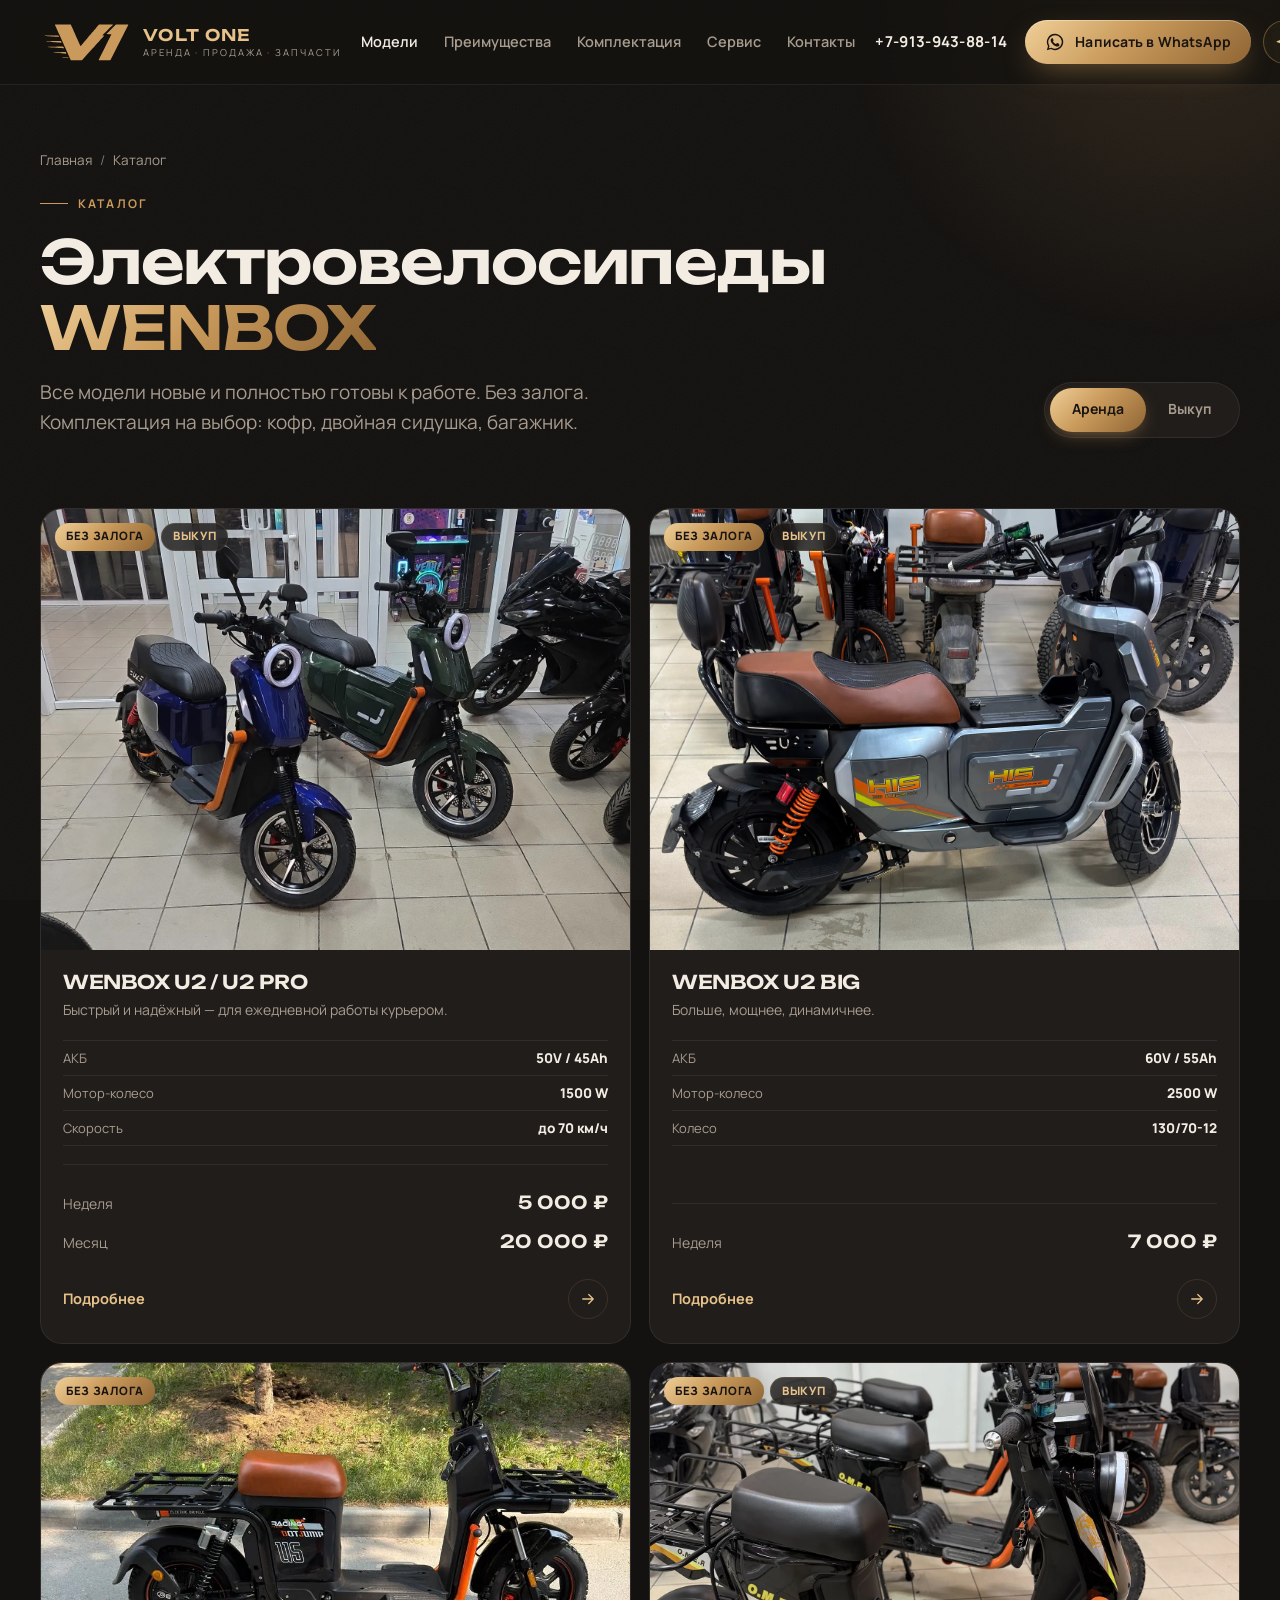
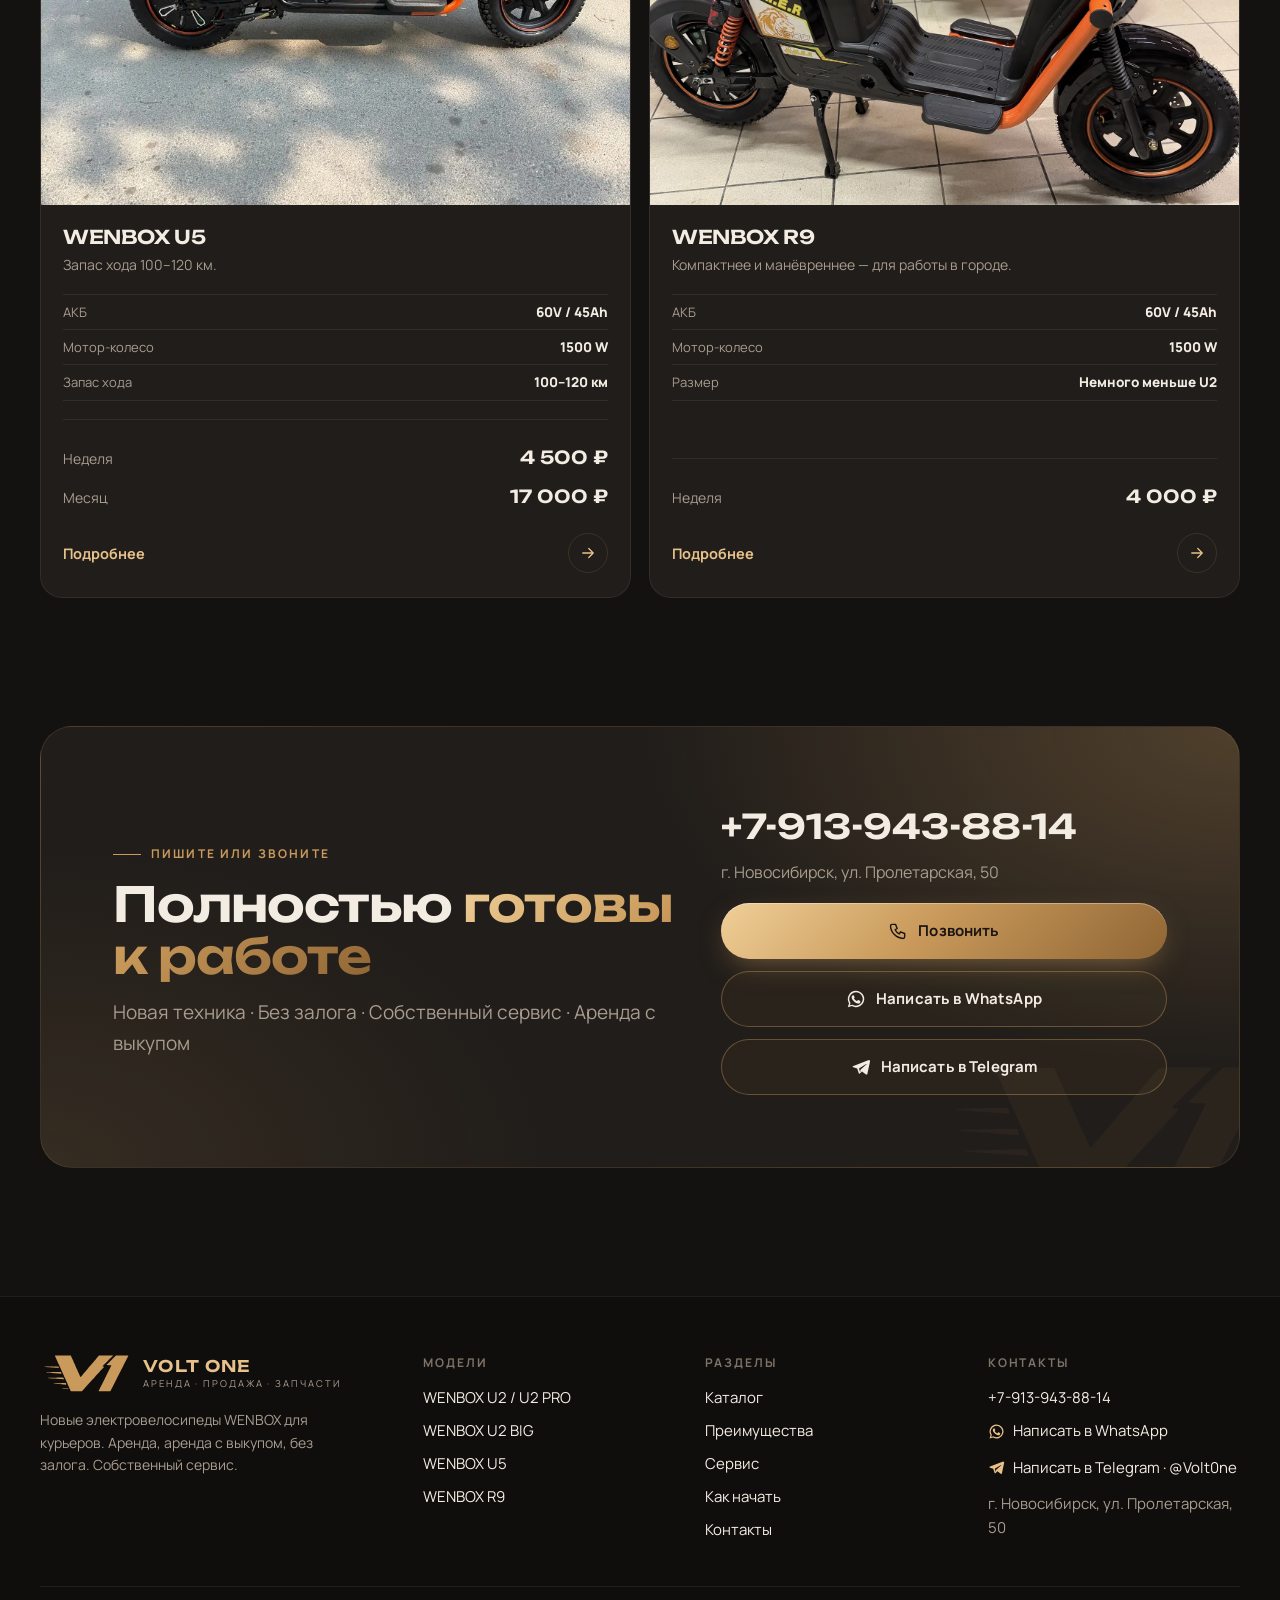
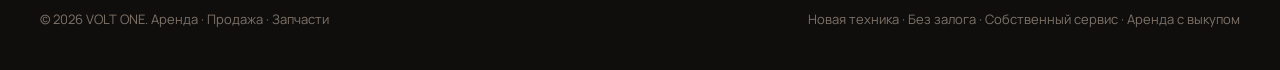
==== catalog/index.html @ 71eea9d6 "U2 / U2 PRO real photos (4)" ====
<!doctype html><html lang="ru"><head><meta charset="utf-8">
<meta name="viewport" content="width=device-width,initial-scale=1,viewport-fit=cover">
<title>Каталог электровелосипедов WENBOX — VOLT ONE</title><meta name="description" content="Модели WENBOX U2 / U2 PRO, U2 BIG, U5, R9: характеристики, цены аренды и аренды с выкупом. Без залога. Новосибирск.">
<meta name="theme-color" content="#141210"><link rel="canonical" href="https://alexautoperfomance-ctrl.github.io/volt-one-site/catalog/">
<meta property="og:type" content="website"><meta property="og:locale" content="ru_RU"><meta property="og:site_name" content="VOLT ONE">
<meta property="og:title" content="Каталог электровелосипедов WENBOX — VOLT ONE"><meta property="og:description" content="Модели WENBOX U2 / U2 PRO, U2 BIG, U5, R9: характеристики, цены аренды и аренды с выкупом. Без залога. Новосибирск.">
<meta property="og:url" content="https://alexautoperfomance-ctrl.github.io/volt-one-site/catalog/"><meta property="og:image" content="https://alexautoperfomance-ctrl.github.io/volt-one-site/img/og.jpg">
<meta name="twitter:card" content="summary_large_image">
<link rel="icon" href="../img/brand/favicon.svg" type="image/svg+xml"><link rel="icon" href="../img/brand/favicon-32.png" sizes="32x32">
<link rel="apple-touch-icon" href="../img/brand/apple-touch-icon.png">
<link rel="preconnect" href="https://fonts.googleapis.com"><link rel="preconnect" href="https://fonts.gstatic.com" crossorigin>
<link href="https://fonts.googleapis.com/css2?family=Manrope:wght@400;500;600;700;800&family=Unbounded:wght@400;500;600;700&display=swap&subset=cyrillic" rel="stylesheet">
<link rel="stylesheet" href="../assets/style.css?v=8">
<script type="application/ld+json">{"@context": "https://schema.org", "@type": "LocalBusiness", "name": "VOLT ONE", "description": "Аренда, аренда с выкупом и продажа электровелосипедов для курьеров", "telephone": "+79139438814", "address": {"@type": "PostalAddress", "streetAddress": "ул. Пролетарская, 50", "addressLocality": "Новосибирск", "addressCountry": "RU"}, "geo": {"@type": "GeoCoordinates", "latitude": 55.0248099, "longitude": 82.9562136}}</script>
</head><body><div class="noise"></div><header class="header solid"><div class="container header-in">
<a class="logo" href="../" aria-label="VOLT ONE — на главную"><img src="../img/brand/mark.svg" alt="VOLT ONE" width="78" height="34"><span class="logo-txt"><b>VOLT ONE</b><small>Аренда · Продажа · Запчасти</small></span></a>
<nav class="nav"><a href="../catalog/" class=active>Модели</a><a href="../#adv">Преимущества</a><a href="../#kit">Комплектация</a><a href="../#service">Сервис</a><a href="../#contacts">Контакты</a></nav>
<div class="header-cta"><a class="header-phone" href="tel:+79139438814">+7-913-943-88-14</a><a class="btn btn-gold btn-sm" href="https://wa.me/79139438814" target="_blank" rel="noopener"><svg viewBox="0 0 24 24" fill="currentColor" aria-hidden="true"><path d="M12 2.2A9.8 9.8 0 0 0 3.6 17l-1.4 4.8 5-1.3A9.8 9.8 0 1 0 12 2.2zm0 17.9a8.1 8.1 0 0 1-4.1-1.1l-.3-.2-3 .8.8-2.9-.2-.3A8.1 8.1 0 1 1 12 20.1zm4.5-6.1c-.2-.1-1.5-.7-1.7-.8-.2-.1-.4-.1-.6.1l-.8 1c-.1.2-.3.2-.5.1a6.6 6.6 0 0 1-3.3-2.9c-.2-.4.2-.4.7-1.3.1-.2 0-.3 0-.4l-.8-1.8c-.2-.5-.4-.4-.6-.4h-.5a1 1 0 0 0-.7.3 3 3 0 0 0-.9 2.2c0 1.3.9 2.5 1.1 2.7.1.2 1.8 2.8 4.4 3.9 1.6.7 2.3.8 3.1.6.5-.1 1.5-.6 1.7-1.2.2-.6.2-1.1.2-1.2-.1-.1-.3-.2-.5-.3z"/></svg>Написать в WhatsApp</a><a class="icon-btn" href="https://t.me/Volt0ne" target="_blank" rel="noopener" aria-label="Написать в Telegram" title="Telegram @Volt0ne"><svg viewBox="0 0 24 24" fill="currentColor" aria-hidden="true"><path d="M21.4 3.6 2.9 10.7c-1.3.5-1.2 1.2-.2 1.5l4.7 1.5 1.8 5.6c.2.6.4.8.8.8s.6-.2.9-.5l2.3-2.2 4.8 3.5c.9.5 1.5.2 1.7-.8l3.1-14.7c.3-1.3-.5-1.9-1.4-1.3zM9.6 13.9l8.6-5.4c.4-.3.8-.1.5.2l-7.4 6.7-.3 3.1-1.4-4.6z"/></svg></a></div>
<button class="burger" aria-label="Меню" aria-expanded="false"><span></span></button></div></header>
<div class="mobile-menu"><a class="mm-link" href="../catalog/">Модели<svg class="" viewBox="0 0 24 24" fill="none" stroke="currentColor" stroke-width="1.7" stroke-linecap="round" stroke-linejoin="round" aria-hidden="true"><path d="M5 12h14M13 6l6 6-6 6"/></svg></a><a class="mm-link" href="../#adv">Преимущества<svg class="" viewBox="0 0 24 24" fill="none" stroke="currentColor" stroke-width="1.7" stroke-linecap="round" stroke-linejoin="round" aria-hidden="true"><path d="M5 12h14M13 6l6 6-6 6"/></svg></a><a class="mm-link" href="../#kit">Комплектация<svg class="" viewBox="0 0 24 24" fill="none" stroke="currentColor" stroke-width="1.7" stroke-linecap="round" stroke-linejoin="round" aria-hidden="true"><path d="M5 12h14M13 6l6 6-6 6"/></svg></a><a class="mm-link" href="../#service">Сервис<svg class="" viewBox="0 0 24 24" fill="none" stroke="currentColor" stroke-width="1.7" stroke-linecap="round" stroke-linejoin="round" aria-hidden="true"><path d="M5 12h14M13 6l6 6-6 6"/></svg></a><a class="mm-link" href="../#contacts">Контакты<svg class="" viewBox="0 0 24 24" fill="none" stroke="currentColor" stroke-width="1.7" stroke-linecap="round" stroke-linejoin="round" aria-hidden="true"><path d="M5 12h14M13 6l6 6-6 6"/></svg></a><div class="mm-contacts"><a class="btn btn-gold btn-block" href="tel:+79139438814"><svg class="" viewBox="0 0 24 24" fill="none" stroke="currentColor" stroke-width="1.7" stroke-linecap="round" stroke-linejoin="round" aria-hidden="true"><path d="M5 4h4l2 5-2.5 1.5a11 11 0 0 0 5 5L15 13l5 2v4a2 2 0 0 1-2 2A16 16 0 0 1 3 6a2 2 0 0 1 2-2"/></svg>+7-913-943-88-14</a><a class="btn btn-ghost btn-block" href="https://wa.me/79139438814" target="_blank" rel="noopener"><svg viewBox="0 0 24 24" fill="currentColor" aria-hidden="true"><path d="M12 2.2A9.8 9.8 0 0 0 3.6 17l-1.4 4.8 5-1.3A9.8 9.8 0 1 0 12 2.2zm0 17.9a8.1 8.1 0 0 1-4.1-1.1l-.3-.2-3 .8.8-2.9-.2-.3A8.1 8.1 0 1 1 12 20.1zm4.5-6.1c-.2-.1-1.5-.7-1.7-.8-.2-.1-.4-.1-.6.1l-.8 1c-.1.2-.3.2-.5.1a6.6 6.6 0 0 1-3.3-2.9c-.2-.4.2-.4.7-1.3.1-.2 0-.3 0-.4l-.8-1.8c-.2-.5-.4-.4-.6-.4h-.5a1 1 0 0 0-.7.3 3 3 0 0 0-.9 2.2c0 1.3.9 2.5 1.1 2.7.1.2 1.8 2.8 4.4 3.9 1.6.7 2.3.8 3.1.6.5-.1 1.5-.6 1.7-1.2.2-.6.2-1.1.2-1.2-.1-.1-.3-.2-.5-.3z"/></svg>Написать в WhatsApp</a><a class="btn btn-ghost btn-block" href="https://t.me/Volt0ne" target="_blank" rel="noopener"><svg viewBox="0 0 24 24" fill="currentColor" aria-hidden="true"><path d="M21.4 3.6 2.9 10.7c-1.3.5-1.2 1.2-.2 1.5l4.7 1.5 1.8 5.6c.2.6.4.8.8.8s.6-.2.9-.5l2.3-2.2 4.8 3.5c.9.5 1.5.2 1.7-.8l3.1-14.7c.3-1.3-.5-1.9-1.4-1.3zM9.6 13.9l8.6-5.4c.4-.3.8-.1.5.2l-7.4 6.7-.3 3.1-1.4-4.6z"/></svg>Написать в Telegram</a><p class="addr">г. Новосибирск, ул. Пролетарская, 50</p></div></div><main><section class="phero"><div class="container"><div class="crumbs"><a href="../">Главная</a><i>/</i><span>Каталог</span></div>
<div class="section-head row" style="margin-bottom:0"><div style="display:flex;flex-direction:column;gap:16px"><span class="eyebrow">Каталог</span><h1 style="font-size:clamp(32px,6vw,60px)">Электровелосипеды <span class="gold">WENBOX</span></h1><p class="lead">Все модели новые и полностью готовы к работе. Без залога. Комплектация на выбор: кофр, двойная сидушка, багажник.</p></div><div class="seg" role="tablist" data-target="#models-grid"><span class="pill"></span><button class="on" data-mode="rent" role="tab">Аренда</button><button data-mode="buy" role="tab">Выкуп</button></div></div></div></section>
<section class="section" style="padding-top:30px"><div class="container"><div class="models mode-rent" id="models-grid"><article class="mcard rv d0"><div class="mcard-media"><div class="mcard-badges"><span class="badge solid">Без залога</span><span class="badge">Выкуп</span></div><picture><source srcset="../img/models/u2/u2-1.webp" type="image/webp"><img src="../img/models/u2/u2-1.jpg" alt="WENBOX U2 / U2 PRO — фото" loading="lazy" decoding="async"></picture></div>
<div class="mcard-body"><h3>WENBOX U2 / U2 PRO</h3><p class="sub">Быстрый и надёжный — для ежедневной работы курьером.</p><div class="specs-mini"><div><b>50V / 45Ah</b><span>АКБ</span></div><div><b>1500 W</b><span>Мотор-колесо</span></div><div><b>до 70 км/ч</b><span>Скорость</span></div></div>
<div class="price-box"><div class="p-rent"><div class="price-row"><span>Неделя</span><b>5 000 ₽</b></div><div class="price-row"><span>Месяц</span><b>20 000 ₽</b></div></div><div class="p-buy"><div class="price-row"><span>16 недель</span><b>8 000 ₽<small>/нед</small></b></div><div class="price-row"><span>40 недель</span><b>6 500 ₽<small>/нед</small></b></div></div></div>
<a class="more stretched" href="../catalog/u2/">Подробнее<i><svg class="" viewBox="0 0 24 24" fill="none" stroke="currentColor" stroke-width="1.7" stroke-linecap="round" stroke-linejoin="round" aria-hidden="true"><path d="M5 12h14M13 6l6 6-6 6"/></svg></i></a></div></article><article class="mcard rv d1"><div class="mcard-media"><div class="mcard-badges"><span class="badge solid">Без залога</span><span class="badge">Выкуп</span></div><picture><source srcset="../img/models/u2-big/u2big-1.webp" type="image/webp"><img src="../img/models/u2-big/u2big-1.jpg" alt="WENBOX U2 BIG — фото" loading="lazy" decoding="async"></picture></div>
<div class="mcard-body"><h3>WENBOX U2 BIG</h3><p class="sub">Больше, мощнее, динамичнее.</p><div class="specs-mini"><div><b>60V / 55Ah</b><span>АКБ</span></div><div><b>2500 W</b><span>Мотор-колесо</span></div><div><b>130/70-12</b><span>Колесо</span></div></div>
<div class="price-box"><div class="p-rent"><div class="price-row"><span>Неделя</span><b>7 000 ₽</b></div></div><div class="p-buy"><div class="price-row"><span>16 недель</span><b>9 000 ₽<small>/нед</small></b></div></div></div>
<a class="more stretched" href="../catalog/u2-big/">Подробнее<i><svg class="" viewBox="0 0 24 24" fill="none" stroke="currentColor" stroke-width="1.7" stroke-linecap="round" stroke-linejoin="round" aria-hidden="true"><path d="M5 12h14M13 6l6 6-6 6"/></svg></i></a></div></article><article class="mcard rv d2"><div class="mcard-media"><div class="mcard-badges"><span class="badge solid">Без залога</span></div><picture><source srcset="../img/models/u5/u5-1.webp" type="image/webp"><img src="../img/models/u5/u5-1.jpg" alt="WENBOX U5 — фото" loading="lazy" decoding="async"></picture></div>
<div class="mcard-body"><h3>WENBOX U5</h3><p class="sub">Запас хода 100–120 км.</p><div class="specs-mini"><div><b>60V / 45Ah</b><span>АКБ</span></div><div><b>1500 W</b><span>Мотор-колесо</span></div><div><b>100–120 км</b><span>Запас хода</span></div></div>
<div class="price-box"><div class="p-rent"><div class="price-row"><span>Неделя</span><b>4 500 ₽</b></div><div class="price-row"><span>Месяц</span><b>17 000 ₽</b></div></div><div class="p-buy"><p class="price-none">Для этой модели — обычная аренда. Про выкуп уточняйте по телефону.</p></div></div>
<a class="more stretched" href="../catalog/u5/">Подробнее<i><svg class="" viewBox="0 0 24 24" fill="none" stroke="currentColor" stroke-width="1.7" stroke-linecap="round" stroke-linejoin="round" aria-hidden="true"><path d="M5 12h14M13 6l6 6-6 6"/></svg></i></a></div></article><article class="mcard rv d3"><div class="mcard-media"><div class="mcard-badges"><span class="badge solid">Без залога</span><span class="badge">Выкуп</span></div><picture><source srcset="../img/models/r9/r9-1.webp" type="image/webp"><img src="../img/models/r9/r9-1.jpg" alt="WENBOX R9 — фото" loading="lazy" decoding="async"></picture></div>
<div class="mcard-body"><h3>WENBOX R9</h3><p class="sub">Компактнее и манёвреннее — для работы в городе.</p><div class="specs-mini"><div><b>60V / 45Ah</b><span>АКБ</span></div><div><b>1500 W</b><span>Мотор-колесо</span></div><div><b>Немного меньше U2</b><span>Размер</span></div></div>
<div class="price-box"><div class="p-rent"><div class="price-row"><span>Неделя</span><b>4 000 ₽</b></div></div><div class="p-buy"><div class="price-row"><span>16 недель</span><b>6 500 ₽<small>/нед</small></b></div><div class="price-row"><span>40 недель</span><b>5 000 ₽<small>/нед</small></b></div></div></div>
<a class="more stretched" href="../catalog/r9/">Подробнее<i><svg class="" viewBox="0 0 24 24" fill="none" stroke="currentColor" stroke-width="1.7" stroke-linecap="round" stroke-linejoin="round" aria-hidden="true"><path d="M5 12h14M13 6l6 6-6 6"/></svg></i></a></div></article></div></div></section>
<section class="section" style="padding-top:0"><div class="container"><div class="cta rv"><img class="cta-mark" src="../img/brand/mark.svg" alt=""><div class="cta-grid">
<div><span class="eyebrow">Пишите или звоните</span><h2 style="margin-top:14px">Полностью <span class="gold">готовы к работе</span></h2><p class="lead">Новая техника · Без залога · Собственный сервис · Аренда с выкупом</p></div>
<div><a class="phone-big" href="tel:+79139438814">+7-913-943-88-14</a><p style="color:var(--muted);margin-bottom:18px">г. Новосибирск, ул. Пролетарская, 50</p><div class="btns"><a class="btn btn-gold" href="tel:+79139438814"><svg class="" viewBox="0 0 24 24" fill="none" stroke="currentColor" stroke-width="1.7" stroke-linecap="round" stroke-linejoin="round" aria-hidden="true"><path d="M5 4h4l2 5-2.5 1.5a11 11 0 0 0 5 5L15 13l5 2v4a2 2 0 0 1-2 2A16 16 0 0 1 3 6a2 2 0 0 1 2-2"/></svg>Позвонить</a><a class="btn btn-ghost" href="https://wa.me/79139438814" target="_blank" rel="noopener"><svg viewBox="0 0 24 24" fill="currentColor" aria-hidden="true"><path d="M12 2.2A9.8 9.8 0 0 0 3.6 17l-1.4 4.8 5-1.3A9.8 9.8 0 1 0 12 2.2zm0 17.9a8.1 8.1 0 0 1-4.1-1.1l-.3-.2-3 .8.8-2.9-.2-.3A8.1 8.1 0 1 1 12 20.1zm4.5-6.1c-.2-.1-1.5-.7-1.7-.8-.2-.1-.4-.1-.6.1l-.8 1c-.1.2-.3.2-.5.1a6.6 6.6 0 0 1-3.3-2.9c-.2-.4.2-.4.7-1.3.1-.2 0-.3 0-.4l-.8-1.8c-.2-.5-.4-.4-.6-.4h-.5a1 1 0 0 0-.7.3 3 3 0 0 0-.9 2.2c0 1.3.9 2.5 1.1 2.7.1.2 1.8 2.8 4.4 3.9 1.6.7 2.3.8 3.1.6.5-.1 1.5-.6 1.7-1.2.2-.6.2-1.1.2-1.2-.1-.1-.3-.2-.5-.3z"/></svg>Написать в WhatsApp</a><a class="btn btn-ghost" href="https://t.me/Volt0ne" target="_blank" rel="noopener"><svg viewBox="0 0 24 24" fill="currentColor" aria-hidden="true"><path d="M21.4 3.6 2.9 10.7c-1.3.5-1.2 1.2-.2 1.5l4.7 1.5 1.8 5.6c.2.6.4.8.8.8s.6-.2.9-.5l2.3-2.2 4.8 3.5c.9.5 1.5.2 1.7-.8l3.1-14.7c.3-1.3-.5-1.9-1.4-1.3zM9.6 13.9l8.6-5.4c.4-.3.8-.1.5.2l-7.4 6.7-.3 3.1-1.4-4.6z"/></svg>Написать в Telegram</a></div></div>
</div></div></div></section></main><footer class="footer"><div class="container"><div class="foot-grid">
<div class="foot-about"><a class="logo" href="../"><img src="../img/brand/mark.svg" alt="VOLT ONE" width="78" height="34"><span class="logo-txt"><b>VOLT ONE</b><small>Аренда · Продажа · Запчасти</small></span></a><p>Новые электровелосипеды WENBOX для курьеров. Аренда, аренда с выкупом, без залога. Собственный сервис.</p></div>
<div><h4>Модели</h4><ul><li><a href="../catalog/u2/">WENBOX U2 / U2 PRO</a></li><li><a href="../catalog/u2-big/">WENBOX U2 BIG</a></li><li><a href="../catalog/u5/">WENBOX U5</a></li><li><a href="../catalog/r9/">WENBOX R9</a></li></ul></div>
<div><h4>Разделы</h4><ul><li><a href="../catalog/">Каталог</a></li><li><a href="../#adv">Преимущества</a></li><li><a href="../#service">Сервис</a></li><li><a href="../#steps">Как начать</a></li><li><a href="../#contacts">Контакты</a></li></ul></div>
<div><h4>Контакты</h4><ul><li><a href="tel:+79139438814">+7-913-943-88-14</a></li><li><a class="foot-ic" href="https://wa.me/79139438814" target="_blank" rel="noopener"><svg viewBox="0 0 24 24" fill="currentColor" aria-hidden="true"><path d="M12 2.2A9.8 9.8 0 0 0 3.6 17l-1.4 4.8 5-1.3A9.8 9.8 0 1 0 12 2.2zm0 17.9a8.1 8.1 0 0 1-4.1-1.1l-.3-.2-3 .8.8-2.9-.2-.3A8.1 8.1 0 1 1 12 20.1zm4.5-6.1c-.2-.1-1.5-.7-1.7-.8-.2-.1-.4-.1-.6.1l-.8 1c-.1.2-.3.2-.5.1a6.6 6.6 0 0 1-3.3-2.9c-.2-.4.2-.4.7-1.3.1-.2 0-.3 0-.4l-.8-1.8c-.2-.5-.4-.4-.6-.4h-.5a1 1 0 0 0-.7.3 3 3 0 0 0-.9 2.2c0 1.3.9 2.5 1.1 2.7.1.2 1.8 2.8 4.4 3.9 1.6.7 2.3.8 3.1.6.5-.1 1.5-.6 1.7-1.2.2-.6.2-1.1.2-1.2-.1-.1-.3-.2-.5-.3z"/></svg>Написать в WhatsApp</a></li><li><a class="foot-ic" href="https://t.me/Volt0ne" target="_blank" rel="noopener"><svg viewBox="0 0 24 24" fill="currentColor" aria-hidden="true"><path d="M21.4 3.6 2.9 10.7c-1.3.5-1.2 1.2-.2 1.5l4.7 1.5 1.8 5.6c.2.6.4.8.8.8s.6-.2.9-.5l2.3-2.2 4.8 3.5c.9.5 1.5.2 1.7-.8l3.1-14.7c.3-1.3-.5-1.9-1.4-1.3zM9.6 13.9l8.6-5.4c.4-.3.8-.1.5.2l-7.4 6.7-.3 3.1-1.4-4.6z"/></svg>Написать в Telegram · @Volt0ne</a></li><li style="color:var(--muted)">г. Новосибирск, ул. Пролетарская, 50</li></ul></div>
</div><div class="foot-bottom"><span>© 2026 VOLT ONE. Аренда · Продажа · Запчасти</span><span>Новая техника · Без залога · Собственный сервис · Аренда с выкупом</span></div></div></footer>
<div class="mbar"><a class="btn btn-gold" href="tel:+79139438814"><svg class="" viewBox="0 0 24 24" fill="none" stroke="currentColor" stroke-width="1.7" stroke-linecap="round" stroke-linejoin="round" aria-hidden="true"><path d="M5 4h4l2 5-2.5 1.5a11 11 0 0 0 5 5L15 13l5 2v4a2 2 0 0 1-2 2A16 16 0 0 1 3 6a2 2 0 0 1 2-2"/></svg>Позвонить</a><a class="btn btn-ghost" href="https://wa.me/79139438814" target="_blank" rel="noopener"><svg viewBox="0 0 24 24" fill="currentColor" aria-hidden="true"><path d="M12 2.2A9.8 9.8 0 0 0 3.6 17l-1.4 4.8 5-1.3A9.8 9.8 0 1 0 12 2.2zm0 17.9a8.1 8.1 0 0 1-4.1-1.1l-.3-.2-3 .8.8-2.9-.2-.3A8.1 8.1 0 1 1 12 20.1zm4.5-6.1c-.2-.1-1.5-.7-1.7-.8-.2-.1-.4-.1-.6.1l-.8 1c-.1.2-.3.2-.5.1a6.6 6.6 0 0 1-3.3-2.9c-.2-.4.2-.4.7-1.3.1-.2 0-.3 0-.4l-.8-1.8c-.2-.5-.4-.4-.6-.4h-.5a1 1 0 0 0-.7.3 3 3 0 0 0-.9 2.2c0 1.3.9 2.5 1.1 2.7.1.2 1.8 2.8 4.4 3.9 1.6.7 2.3.8 3.1.6.5-.1 1.5-.6 1.7-1.2.2-.6.2-1.1.2-1.2-.1-.1-.3-.2-.5-.3z"/></svg>WhatsApp</a></div>
<script src="../assets/main.js?v=6" defer></script></body></html>
---- assets/style.css ----
:root{
  --bg:#141210;--bg2:#1b1816;--card:#211d1a;--card2:#2a2420;--line:rgba(201,154,91,.16);--line2:rgba(255,255,255,.07);
  --gold:#c99a5b;--gold2:#e7c18a;--gold3:#9c7240;--text:#f3ece3;--muted:#a89c8f;--muted2:#7d7268;
  --r:22px;--r2:14px;--max:1240px;
  --grad:linear-gradient(135deg,#f0cf98 0%,#c99a5b 45%,#8f6534 100%);
  --ff-h:'Unbounded',system-ui,sans-serif;--ff:'Manrope',system-ui,-apple-system,Segoe UI,Roboto,sans-serif;
}
*{box-sizing:border-box;margin:0;padding:0}
html{scroll-behavior:smooth;-webkit-text-size-adjust:100%}
body{background:var(--bg);color:var(--text);font-family:var(--ff);font-size:16px;line-height:1.6;overflow-x:hidden;-webkit-font-smoothing:antialiased}
img{max-width:100%;display:block}
a{color:inherit;text-decoration:none}
button{font:inherit;color:inherit;background:none;border:0;cursor:pointer}
svg{flex-shrink:0}
.container{width:100%;max-width:var(--max);margin:0 auto;padding:0 20px}
.noise{position:fixed;inset:0;pointer-events:none;z-index:0;opacity:.035;background-image:url("data:image/svg+xml,%3Csvg xmlns='http://www.w3.org/2000/svg' width='160' height='160'%3E%3Cfilter id='n'%3E%3CfeTurbulence type='fractalNoise' baseFrequency='.9' numOctaves='3'/%3E%3C/filter%3E%3Crect width='100%25' height='100%25' filter='url(%23n)'/%3E%3C/svg%3E")}
main,header,footer{position:relative;z-index:1}

/* typography */
h1,h2,h3,.h{font-family:var(--ff-h);font-weight:600;letter-spacing:-.02em;line-height:1.1}
h1{font-size:clamp(34px,8.6vw,72px)}
h2{font-size:clamp(28px,5.6vw,48px)}
h3{font-size:clamp(18px,2.2vw,22px)}
.gold{background:var(--grad);-webkit-background-clip:text;background-clip:text;color:transparent}
.eyebrow{display:inline-flex;align-items:center;gap:10px;font-size:12px;font-weight:700;letter-spacing:.18em;text-transform:uppercase;color:var(--gold)}
.eyebrow:before{content:"";width:28px;height:1px;background:var(--gold)}
.lead{color:var(--muted);font-size:clamp(16px,1.6vw,19px);max-width:620px}
.section{padding:clamp(72px,10vw,130px) 0;position:relative}
.section-head{display:flex;flex-direction:column;gap:16px;margin-bottom:clamp(36px,5vw,60px)}
.section-head.row{flex-direction:column}
@media(min-width:900px){.section-head.row{flex-direction:row;align-items:flex-end;justify-content:space-between}}

/* buttons */
.btn{display:inline-flex;align-items:center;justify-content:center;gap:10px;height:56px;padding:0 28px;border-radius:100px;font-weight:700;font-size:15px;letter-spacing:.01em;transition:transform .25s,box-shadow .25s,background .25s,border-color .25s;white-space:nowrap}
.btn svg{width:20px;height:20px}
.btn-gold{background:var(--grad);color:#1a1512;box-shadow:0 10px 30px -10px rgba(201,154,91,.6),inset 0 1px 0 rgba(255,255,255,.35)}
.btn-gold:hover{transform:translateY(-2px);box-shadow:0 16px 40px -12px rgba(201,154,91,.75),inset 0 1px 0 rgba(255,255,255,.35)}
.btn-ghost{border:1px solid rgba(201,154,91,.4);color:var(--text);background:rgba(201,154,91,.05)}
.btn-ghost:hover{border-color:var(--gold);background:rgba(201,154,91,.12)}
.btn-sm{height:44px;padding:0 20px;font-size:14px}
.btn-block{width:100%}

/* header */
.header{position:fixed;top:0;left:0;right:0;z-index:50;transition:background .3s,border-color .3s,backdrop-filter .3s;border-bottom:1px solid transparent}
.header.scrolled,.header.solid{background:rgba(20,18,16,.78);backdrop-filter:blur(18px) saturate(1.4);-webkit-backdrop-filter:blur(18px) saturate(1.4);border-color:var(--line2)}
.header-in{display:flex;align-items:center;justify-content:space-between;height:72px;gap:20px}
.logo{display:flex;align-items:center;gap:12px}
.logo img{height:34px;width:auto}
.logo-txt{display:flex;flex-direction:column;line-height:1}
.logo-txt b{font-family:var(--ff-h);font-weight:600;font-size:16px;letter-spacing:.08em;color:var(--gold2)}
.logo-txt small{font-size:9.5px;letter-spacing:.2em;color:var(--muted);margin-top:5px;text-transform:uppercase}
.nav{display:none;gap:30px;font-size:14.5px;font-weight:600;color:var(--muted)}
.nav a{transition:color .2s;position:relative}
.nav a:hover,.nav a.active{color:var(--text)}
.header-cta{display:none;align-items:center;gap:18px}
.header-phone{font-weight:700;font-size:15px;letter-spacing:.02em}
.header-phone:hover{color:var(--gold2)}
.burger{width:46px;height:46px;border-radius:50%;border:1px solid var(--line);display:grid;place-items:center}
.burger span{display:block;width:18px;height:1.5px;background:var(--text);position:relative;transition:.3s}
.burger span:before,.burger span:after{content:"";position:absolute;left:0;width:18px;height:1.5px;background:var(--text);transition:.3s}
.burger span:before{top:-6px}.burger span:after{top:6px}
.menu-open .burger span{background:transparent}
.menu-open .burger span:before{top:0;transform:rotate(45deg)}
.menu-open .burger span:after{top:0;transform:rotate(-45deg)}
.mobile-menu{position:fixed;inset:72px 0 0 0;z-index:49;background:rgba(20,18,16,.97);backdrop-filter:blur(20px);-webkit-backdrop-filter:blur(20px);padding:28px 20px 120px;display:flex;flex-direction:column;gap:6px;opacity:0;visibility:hidden;transform:translateY(-10px);transition:.3s;overflow:auto}
.menu-open .mobile-menu{opacity:1;visibility:visible;transform:none}
.mobile-menu a.mm-link{font-family:var(--ff-h);font-size:24px;font-weight:500;padding:14px 0;border-bottom:1px solid var(--line2);display:flex;justify-content:space-between;align-items:center}
.mobile-menu a.mm-link svg{width:20px;height:20px;color:var(--gold)}
.mm-contacts{margin-top:28px;display:grid;gap:12px}
.mm-contacts .addr{color:var(--muted);font-size:14px;margin-top:8px}
@media(min-width:1040px){.nav{display:flex}.header-cta{display:flex}.burger{display:none}.mobile-menu{display:none}.header-in{height:84px}.logo img{height:40px}}

/* hero */
.hero{padding:112px 0 40px;position:relative;overflow:hidden}
.hero:before{content:"";position:absolute;width:900px;height:900px;right:-300px;top:-300px;background:radial-gradient(circle,rgba(201,154,91,.18),transparent 60%);pointer-events:none}
.hero:after{content:"";position:absolute;width:700px;height:700px;left:-350px;bottom:-300px;background:radial-gradient(circle,rgba(201,154,91,.08),transparent 60%);pointer-events:none}
.hero-grid{display:grid;gap:36px;position:relative;z-index:1}
.hero-tags{display:flex;flex-wrap:wrap;gap:8px;margin-bottom:22px}
.tag{display:inline-flex;align-items:center;gap:8px;height:34px;padding:0 14px;border-radius:100px;border:1px solid var(--line);background:rgba(201,154,91,.06);font-size:12.5px;font-weight:700;letter-spacing:.06em;text-transform:uppercase;color:var(--gold2)}
.tag i{width:6px;height:6px;border-radius:50%;background:var(--gold);box-shadow:0 0 10px var(--gold)}
.hero h1{margin-bottom:22px}
.hero h1 .line2{display:block}
.hero .lead{margin-bottom:30px}
.hero-btns{display:flex;flex-wrap:wrap;gap:12px}
.hero-btns .btn{flex:1 1 200px}
.hero-stats{display:grid;grid-template-columns:repeat(3,1fr);gap:1px;background:var(--line2);border:1px solid var(--line2);border-radius:var(--r2);overflow:hidden;margin-top:34px}
.hero-stats div{background:var(--bg);padding:16px 12px}
.hero-stats b{display:block;font-family:var(--ff-h);font-weight:600;font-size:clamp(17px,2.4vw,24px);color:var(--gold2);line-height:1.15}
.hero-stats span{font-size:12.5px;color:var(--muted);line-height:1.35;display:block;margin-top:6px}
.hero-media{position:relative}
.hero-photo{position:relative;border-radius:28px;overflow:hidden;aspect-ratio:10/7;border:1px solid var(--line);box-shadow:0 40px 80px -30px rgba(0,0,0,.8)}
.hero-photo img{width:100%;height:100%;object-fit:cover;object-position:50% 60%;transform:scale(1.04);transition:transform 1.4s cubic-bezier(.2,.7,.2,1)}
.loaded .hero-photo img{transform:scale(1)}
.hero-photo:after{content:"";position:absolute;inset:0;background:linear-gradient(180deg,rgba(20,18,16,0) 45%,rgba(20,18,16,.75) 100%)}
.hero-photo .cap{position:absolute;left:18px;bottom:16px;right:18px;z-index:2;display:flex;justify-content:space-between;align-items:flex-end;gap:10px;font-size:13px;color:var(--muted)}
.hero-photo .cap b{display:block;color:var(--text);font-family:var(--ff-h);font-weight:500;font-size:15px}
.float-chip{position:absolute;z-index:3;display:flex;align-items:center;gap:10px;padding:12px 16px;border-radius:16px;background:rgba(27,24,22,.82);backdrop-filter:blur(14px);-webkit-backdrop-filter:blur(14px);border:1px solid var(--line);box-shadow:0 20px 40px -20px rgba(0,0,0,.8);font-size:13px;line-height:1.25;animation:floaty 6s ease-in-out infinite}
.float-chip svg{width:34px;height:34px;padding:8px;border-radius:10px;background:rgba(201,154,91,.14);color:var(--gold2)}
.float-chip b{display:block;font-size:14px}
.float-chip span{color:var(--muted)}
.chip-1{top:18px;left:-8px}
.chip-2{bottom:74px;right:-8px;animation-delay:-3s}
@keyframes floaty{50%{transform:translateY(-8px)}}
@media(max-width:520px){.chip-1{left:10px;top:12px}.chip-2{right:10px;bottom:70px}.float-chip{padding:9px 12px;font-size:12px}.float-chip svg{width:30px;height:30px;padding:7px}}
@media(min-width:1040px){
  .hero{padding:150px 0 70px;min-height:100vh;display:flex;align-items:center}
  .hero-grid{grid-template-columns:1.05fr 1fr;gap:64px;align-items:center}
  .hero-photo{aspect-ratio:4/4.3}
  .hero-btns .btn{flex:0 0 auto}
  .chip-1{left:-34px;top:40px}.chip-2{right:-26px;bottom:110px}
}

/* marquee */
.marquee{border-top:1px solid var(--line2);border-bottom:1px solid var(--line2);background:var(--bg2);overflow:hidden;padding:20px 0;position:relative;z-index:1}
.marquee-track{display:flex;gap:44px;width:max-content;animation:mq 34s linear infinite}
.marquee-track span{display:flex;align-items:center;gap:44px;font-family:var(--ff-h);font-weight:500;font-size:clamp(16px,2vw,22px);white-space:nowrap;color:var(--text)}
.marquee-track span:after{content:"";width:10px;height:10px;transform:rotate(45deg);background:var(--grad)}
@keyframes mq{to{transform:translateX(-50%)}}

/* advantages */
.adv-grid{display:grid;gap:14px;grid-template-columns:1fr}
@media(min-width:640px){.adv-grid{grid-template-columns:1fr 1fr}}
@media(min-width:1040px){.adv-grid{grid-template-columns:repeat(4,1fr)}}
.adv{position:relative;padding:26px 24px;border-radius:var(--r);background:linear-gradient(180deg,var(--card),rgba(33,29,26,.6));border:1px solid var(--line2);overflow:hidden;transition:border-color .3s,transform .3s}
.adv:hover{border-color:var(--line);transform:translateY(-3px)}
.adv .ic{width:52px;height:52px;border-radius:15px;display:grid;place-items:center;background:rgba(201,154,91,.1);border:1px solid var(--line);color:var(--gold2);margin-bottom:22px}
.adv .ic svg{width:24px;height:24px}
.adv h3{font-size:17px;margin-bottom:8px;font-weight:500;line-height:1.3}
.adv p{color:var(--muted);font-size:14.5px;line-height:1.55}
.adv.big{background:radial-gradient(120% 120% at 100% 0%,rgba(201,154,91,.22),transparent 55%),var(--card)}
@media(min-width:1040px){.adv.wide{grid-column:span 2}}
.adv .num{position:absolute;right:20px;top:18px;font-family:var(--ff-h);font-size:13px;color:var(--muted2)}

/* tabs */
.seg{display:inline-flex;padding:5px;border-radius:100px;background:var(--card);border:1px solid var(--line2);position:relative}
.seg button{position:relative;z-index:1;height:44px;padding:0 22px;border-radius:100px;font-weight:700;font-size:14px;color:var(--muted);transition:color .3s}
.seg button.on{color:#1a1512}
.seg .pill{position:absolute;top:5px;bottom:5px;left:5px;border-radius:100px;background:var(--grad);transition:transform .4s cubic-bezier(.3,.8,.3,1),width .4s;box-shadow:0 6px 18px -6px rgba(201,154,91,.6)}

/* model cards */
.models{display:grid;gap:18px;grid-template-columns:1fr}
@media(min-width:720px){.models{grid-template-columns:1fr 1fr}}
@media(min-width:1180px){.models.four{grid-template-columns:repeat(4,1fr)}}
.mcard{display:flex;flex-direction:column;border-radius:var(--r);background:var(--card);border:1px solid var(--line2);overflow:hidden;transition:transform .35s,border-color .35s,box-shadow .35s;position:relative}
.mcard:hover{transform:translateY(-5px);border-color:var(--line);box-shadow:0 30px 60px -30px rgba(0,0,0,.9)}
.mcard-media{position:relative;aspect-ratio:4/3;overflow:hidden;background:#191614}
.mcard-media img{width:100%;height:100%;object-fit:cover;transition:transform .8s cubic-bezier(.2,.7,.2,1)}
.mcard:hover .mcard-media img{transform:scale(1.05)}
.mcard-badges{position:absolute;top:14px;left:14px;display:flex;gap:6px;flex-wrap:wrap;z-index:2}
.badge{height:28px;padding:0 11px;border-radius:100px;font-size:11.5px;font-weight:800;letter-spacing:.06em;text-transform:uppercase;display:inline-flex;align-items:center;background:rgba(20,18,16,.75);backdrop-filter:blur(8px);-webkit-backdrop-filter:blur(8px);border:1px solid var(--line);color:var(--gold2)}
.badge.solid{background:var(--grad);color:#1a1512;border:0}
.mcard-body{padding:22px 22px 24px;display:flex;flex-direction:column;flex:1}
.mcard-body h3{font-size:19px;margin-bottom:6px}
.mcard-body .sub{color:var(--muted);font-size:14px;margin-bottom:18px;min-height:0}
.specs-mini{display:grid;grid-template-columns:1fr 1fr 1fr;gap:8px;margin-bottom:20px}
.specs-mini div{padding:10px 10px;border-radius:12px;background:rgba(255,255,255,.03);border:1px solid var(--line2)}
.specs-mini b{display:block;font-size:13.5px;font-weight:800;line-height:1.2}
.specs-mini span{display:block;font-size:11px;color:var(--muted);margin-top:3px;line-height:1.25}
.price-box{margin-top:auto;padding-top:18px;border-top:1px solid var(--line2)}
.price-row{display:flex;align-items:baseline;justify-content:space-between;gap:10px;padding:5px 0}
.price-row span{color:var(--muted);font-size:14px}
.price-row b{font-family:var(--ff-h);font-weight:600;font-size:18px;white-space:nowrap}
.price-row b small{font-family:var(--ff);font-size:13px;color:var(--muted);font-weight:600}
.price-none{color:var(--muted);font-size:14px;padding:6px 0;line-height:1.45}
.mcard .more{margin-top:18px;display:flex;align-items:center;justify-content:space-between;font-weight:700;font-size:14.5px;color:var(--gold2)}
.mcard .more i{width:40px;height:40px;border-radius:50%;display:grid;place-items:center;border:1px solid var(--line);transition:.3s}
.mcard .more svg{width:18px;height:18px}
.mcard:hover .more i{background:var(--grad);color:#1a1512;border-color:transparent}
.mode-buy .p-rent,.mode-rent .p-buy{display:none}
.stretched:after{content:"";position:absolute;inset:0;z-index:1}

/* placeholder */
.ph{width:100%;height:100%;display:flex;flex-direction:column;align-items:center;justify-content:center;gap:8px;background:radial-gradient(70% 70% at 50% 40%,rgba(201,154,91,.14),transparent 70%),repeating-linear-gradient(135deg,rgba(255,255,255,.015) 0 12px,transparent 12px 24px),#1a1715;color:var(--gold)}
.ph svg{width:62%;max-width:300px;height:auto;opacity:.9}
.ph small{font-size:11px;letter-spacing:.16em;text-transform:uppercase;color:var(--muted2)}

/* kit */
.kit-grid{display:grid;gap:18px}
@media(min-width:960px){.kit-grid{grid-template-columns:1.1fr 1fr}}
.panel{border-radius:var(--r);border:1px solid var(--line2);background:var(--card);padding:clamp(24px,3.4vw,40px);position:relative;overflow:hidden}
.panel h3{margin-bottom:8px}
.panel>p{color:var(--muted);margin-bottom:26px}
.opt-list{display:grid;gap:12px;grid-template-columns:1fr}
@media(min-width:560px){.opt-list.three{grid-template-columns:repeat(3,1fr)}}
.opt{padding:22px 18px;border-radius:18px;border:1px solid var(--line);background:linear-gradient(180deg,rgba(201,154,91,.08),rgba(201,154,91,.02));display:flex;flex-direction:column;gap:14px}
.opt svg{width:36px;height:36px;color:var(--gold2)}
.opt b{font-size:16px}
.inc-list{display:grid;gap:10px}
.inc{display:flex;align-items:center;gap:14px;padding:14px 16px;border-radius:14px;background:rgba(255,255,255,.025);border:1px solid var(--line2);font-weight:600}
.inc svg{width:22px;height:22px;color:var(--gold2)}
.inc .ok{margin-left:auto;font-size:12px;font-weight:800;letter-spacing:.06em;text-transform:uppercase;color:var(--gold);white-space:nowrap}

/* service */
.service{background:var(--bg2);border-top:1px solid var(--line2);border-bottom:1px solid var(--line2);overflow:hidden}
.service-grid{display:grid;gap:36px}
@media(min-width:1040px){.service-grid{grid-template-columns:1fr 1.1fr;gap:70px;align-items:center}}
.srv-list{display:grid;gap:14px}
.srv{display:flex;gap:18px;padding:22px;border-radius:var(--r);border:1px solid var(--line2);background:var(--card)}
.srv .ic{width:50px;height:50px;border-radius:14px;display:grid;place-items:center;background:var(--grad);color:#1a1512;flex-shrink:0}
.srv .ic svg{width:24px;height:24px}
.srv h3{font-size:17px;font-weight:500;margin-bottom:6px;line-height:1.3}
.srv p{color:var(--muted);font-size:14.5px}
.couriers{margin-top:30px}
.couriers p{color:var(--muted);font-size:14px;margin-bottom:12px}
.chips{display:flex;flex-wrap:wrap;gap:8px}
.chips span{height:40px;display:inline-flex;align-items:center;padding:0 16px;border-radius:100px;border:1px solid var(--line);font-weight:700;font-size:14px}

/* steps */
.steps{display:grid;gap:14px;counter-reset:s}
@media(min-width:720px){.steps{grid-template-columns:1fr 1fr}}
@media(min-width:1040px){.steps{grid-template-columns:repeat(4,1fr)}}
.step{padding:28px 24px;border-radius:var(--r);border:1px solid var(--line2);background:var(--card);position:relative;overflow:hidden}
.step .n{font-family:var(--ff-h);font-size:56px;font-weight:600;line-height:1;background:var(--grad);-webkit-background-clip:text;background-clip:text;color:transparent;opacity:.9;margin-bottom:22px;display:block}
.step h3{font-size:17px;font-weight:500;margin-bottom:8px}
.step p{color:var(--muted);font-size:14.5px}

/* CTA */
.cta{position:relative;border-radius:32px;overflow:hidden;padding:clamp(34px,6vw,72px);border:1px solid var(--line);background:radial-gradient(90% 140% at 100% 0%,rgba(201,154,91,.28),transparent 55%),radial-gradient(70% 120% at 0% 100%,rgba(201,154,91,.12),transparent 60%),var(--card)}
.cta-grid{display:grid;gap:28px;position:relative;z-index:1}
@media(min-width:960px){.cta-grid{grid-template-columns:1.3fr 1fr;align-items:center}}
.cta h2{margin-bottom:14px}
.cta .btns{display:grid;gap:12px}
.cta-mark{position:absolute;right:-40px;bottom:-40px;width:340px;opacity:.06;pointer-events:none}
.cta .phone-big{font-family:var(--ff-h);font-size:clamp(24px,3.4vw,34px);font-weight:600;display:block;margin-bottom:6px}

/* location */
.loc-grid{display:grid;gap:18px}
@media(min-width:960px){.loc-grid{grid-template-columns:380px 1fr}}
.loc-tabs{display:flex;gap:8px;flex-wrap:wrap;margin-bottom:16px}
.loc-tabs button{height:40px;padding:0 16px;border-radius:100px;border:1px solid var(--line);font-weight:700;font-size:14px;color:var(--muted)}
.loc-tabs button.on{background:var(--grad);color:#1a1512;border-color:transparent}
.loc-card{display:flex;flex-direction:column;gap:18px}
.loc-item{display:flex;gap:14px;align-items:flex-start}
.loc-item svg{width:22px;height:22px;color:var(--gold2);margin-top:2px}
.loc-item span{display:block;font-size:12.5px;color:var(--muted);text-transform:uppercase;letter-spacing:.1em;font-weight:700}
.loc-item b{display:block;font-size:17px;font-weight:700;line-height:1.35}
.loc-btns{display:grid;gap:10px;margin-top:6px}
.map-wrap{border-radius:var(--r);overflow:hidden;border:1px solid var(--line);min-height:380px;height:100%;position:relative;background:#1a1715}
#map{position:absolute;inset:0}
.map-wrap .map-ph{position:absolute;inset:0;display:grid;place-items:center;color:var(--muted);font-size:14px}
@media(min-width:960px){.map-wrap{min-height:480px}}

/* footer */
.footer{border-top:1px solid var(--line2);padding:56px 0 110px;background:#100e0d}
@media(min-width:1040px){.footer{padding-bottom:40px}}
.foot-grid{display:grid;gap:30px}
@media(min-width:860px){.foot-grid{grid-template-columns:1.4fr 1fr 1fr 1fr}}
.foot-grid h4{font-size:12px;letter-spacing:.16em;text-transform:uppercase;color:var(--muted2);margin-bottom:14px}
.foot-grid ul{list-style:none;display:grid;gap:9px;font-size:15px}
.foot-grid ul a:hover{color:var(--gold2)}
.foot-about p{color:var(--muted);font-size:14px;margin-top:16px;max-width:320px}
.foot-bottom{margin-top:44px;padding-top:22px;border-top:1px solid var(--line2);display:flex;flex-wrap:wrap;justify-content:space-between;gap:10px;color:var(--muted2);font-size:13px}

/* mobile bar */
.mbar{position:fixed;left:12px;right:12px;bottom:12px;z-index:60;display:grid;grid-template-columns:1fr 1fr;gap:8px;padding:8px;border-radius:100px;background:rgba(27,24,22,.86);backdrop-filter:blur(16px);-webkit-backdrop-filter:blur(16px);border:1px solid var(--line);box-shadow:0 20px 40px -10px rgba(0,0,0,.7);transform:translateY(130%);transition:transform .4s cubic-bezier(.3,.8,.3,1)}
.mbar.show{transform:none}
.mbar .btn{height:50px;padding:0 12px;font-size:14.5px}
@media(min-width:1040px){.mbar{display:none}}

/* reveal */
.rv{opacity:0;transform:translateY(28px);transition:opacity .9s cubic-bezier(.2,.7,.2,1),transform .9s cubic-bezier(.2,.7,.2,1)}
.rv.in{opacity:1;transform:none}
.rv.d1{transition-delay:.08s}.rv.d2{transition-delay:.16s}.rv.d3{transition-delay:.24s}
@media(prefers-reduced-motion:reduce){.rv{opacity:1;transform:none;transition:none}.marquee-track,.float-chip{animation:none}}

/* page hero (inner) */
.phero{padding:116px 0 30px;position:relative;overflow:hidden}
.phero:before{content:"";position:absolute;width:800px;height:800px;right:-300px;top:-400px;background:radial-gradient(circle,rgba(201,154,91,.16),transparent 60%);pointer-events:none}
@media(min-width:1040px){.phero{padding:150px 0 40px}}
.crumbs{display:flex;flex-wrap:wrap;gap:8px;font-size:13.5px;color:var(--muted);margin-bottom:22px}
.crumbs a:hover{color:var(--gold2)}
.crumbs i{color:var(--muted2);font-style:normal}

/* product */
.prod{display:grid;gap:30px}
@media(min-width:1040px){.prod{grid-template-columns:1.15fr 1fr;gap:56px;align-items:start}}
.gallery-main{position:relative;border-radius:var(--r);overflow:hidden;border:1px solid var(--line);aspect-ratio:4/3;background:#191614;cursor:zoom-in}
.gallery-main img{width:100%;height:100%;object-fit:cover}
.gallery-main.noimg{cursor:default}
.gal-nav{position:absolute;top:50%;transform:translateY(-50%);width:44px;height:44px;border-radius:50%;background:rgba(20,18,16,.7);backdrop-filter:blur(8px);border:1px solid var(--line);display:grid;place-items:center;z-index:2}
.gal-nav svg{width:20px;height:20px}
.gal-prev{left:12px}.gal-next{right:12px}
.gal-count{position:absolute;right:14px;bottom:14px;z-index:2;font-size:12.5px;font-weight:700;padding:5px 11px;border-radius:100px;background:rgba(20,18,16,.7)}
.thumbs{display:flex;gap:10px;margin-top:12px;overflow-x:auto;padding-bottom:4px;scrollbar-width:thin}
.thumbs button{flex:0 0 86px;height:66px;border-radius:12px;overflow:hidden;border:2px solid transparent;opacity:.55;transition:.25s}
.thumbs button.on{border-color:var(--gold);opacity:1}
.thumbs img{width:100%;height:100%;object-fit:cover}
.prod-info h1{font-size:clamp(30px,5vw,50px);margin:14px 0 14px}
.prod-info .lead{margin-bottom:24px}
.spec-table{border-radius:var(--r2);border:1px solid var(--line2);overflow:hidden;margin-bottom:24px}
.spec-table div{display:flex;justify-content:space-between;gap:16px;padding:14px 18px;font-size:15px}
.spec-table div:nth-child(odd){background:rgba(255,255,255,.025)}
.spec-table span{color:var(--muted)}
.spec-table b{text-align:right}
.tariffs{display:grid;gap:14px;margin-bottom:24px}
@media(min-width:560px){.tariffs{grid-template-columns:1fr 1fr}}
.tariff{padding:22px;border-radius:var(--r2);border:1px solid var(--line2);background:var(--card)}
.tariff.hl{border-color:var(--line);background:radial-gradient(100% 100% at 100% 0%,rgba(201,154,91,.16),transparent 60%),var(--card)}
.tariff h4{font-size:12.5px;letter-spacing:.14em;text-transform:uppercase;color:var(--gold);margin-bottom:12px;display:flex;align-items:center;gap:8px}
.tariff h4 svg{width:18px;height:18px}
.prod-btns{display:grid;gap:10px;grid-template-columns:1fr}
@media(min-width:560px){.prod-btns{grid-template-columns:1fr 1fr}}
.note{font-size:13.5px;color:var(--muted);margin-top:14px}

/* lightbox */
.lb{position:fixed;inset:0;z-index:100;background:rgba(10,9,8,.95);display:none;align-items:center;justify-content:center;padding:20px}
.lb.open{display:flex}
.lb img{max-width:100%;max-height:88vh;border-radius:12px;object-fit:contain}
.lb-close{position:absolute;top:16px;right:16px;width:48px;height:48px;border-radius:50%;border:1px solid var(--line);display:grid;place-items:center;background:rgba(27,24,22,.8)}
.lb-close svg{width:22px;height:22px}
.lb .gal-nav{position:fixed}

.hide-m{display:none}
@media(min-width:720px){.hide-m{display:initial}}
.center{text-align:center}
.mt-40{margin-top:40px}

/* map pin */
.vpin span{display:block;width:44px;height:44px;border-radius:50% 50% 50% 0;transform:rotate(-45deg);background:var(--grad);box-shadow:0 8px 20px rgba(0,0,0,.45);border:3px solid #1f1c1a;position:relative}
.vpin span:after{content:"";position:absolute;inset:11px;border-radius:50%;background:#1f1c1a}
.leaflet-container{font-family:var(--ff);background:#efe9dc}
.leaflet-popup-content-wrapper{border-radius:12px}
.leaflet-popup-content{margin:12px 16px;font-size:14px;color:#1a1512}
.map-wrap .leaflet-tile-pane{filter:sepia(.18) saturate(.9)}

/* refinements */
@media(min-width:1040px){.hero h1{font-size:clamp(44px,4.1vw,58px)}.hero-grid{grid-template-columns:1.12fr 1fr}}
.hero-stats b{white-space:nowrap}
@media(max-width:520px){.hero-stats b{font-size:15px}.hero-stats div{padding:14px 10px}.hero-stats span{font-size:11.5px}}
.logo-txt small{white-space:nowrap}
@media(max-width:400px){.logo-txt small{font-size:8px;letter-spacing:.12em}.logo img{height:30px}}
@media(max-width:639px){
  .adv{display:grid;grid-template-columns:48px 1fr;column-gap:16px;padding:18px}
  .adv .ic{width:48px;height:48px;margin:0;grid-row:span 2}
  .adv h3{margin:2px 0 4px;padding-right:26px}
  .adv .num{top:16px;right:16px}
  .opt-list.three{grid-template-columns:repeat(3,1fr);gap:8px}
  .opt{padding:16px 10px;align-items:center;text-align:center;gap:10px}
  .opt b{font-size:13.5px;line-height:1.25}
  .opt svg{width:30px;height:30px}
  .steps .step{padding:22px 20px}.step .n{font-size:40px;margin-bottom:14px}
}
.specs-mini{display:flex;flex-direction:column;gap:0;margin-bottom:18px;border-top:1px solid var(--line2)}
.specs-mini div{display:flex;justify-content:space-between;align-items:baseline;gap:10px;padding:9px 0;border:0;border-bottom:1px solid var(--line2);border-radius:0;background:none}
.specs-mini b{order:2;font-size:13.5px;text-align:right}
.specs-mini span{order:1;margin:0;font-size:13px}
#contacts{padding-top:clamp(40px,6vw,80px)}
.gallery-main img{object-fit:contain;background:#151210}
@media(min-width:1040px){.prod>.rv:first-child{position:sticky;top:110px}}
@media(max-width:520px){.spec-table div{flex-direction:column;gap:2px;padding:12px 16px}.spec-table span{font-size:13px}.spec-table b{text-align:left}}
.icon-btn{width:44px;height:44px;border-radius:50%;display:grid;place-items:center;border:1px solid rgba(201,154,91,.4);color:var(--gold2);background:rgba(201,154,91,.05);transition:.25s}
.icon-btn:hover{background:var(--grad);color:#1a1512;border-color:transparent}
.icon-btn svg{width:20px;height:20px}
.header-cta{gap:12px}.header-phone{margin-right:6px}
.foot-ic{display:inline-flex;align-items:center;gap:8px}.foot-ic svg{width:17px;height:17px;color:var(--gold2)}
@media(min-width:560px){.prod-btns .full{grid-column:1/-1}}
.header-phone{white-space:nowrap}
.logo,.header-cta{flex-shrink:0}
.nav{gap:26px;white-space:nowrap}
@media(max-width:1279px){.header-phone{display:none}}
@media(min-width:1040px) and (max-width:1199px){.nav{gap:18px;font-size:14px}.logo-txt small{display:none}}
/* hero art (no photo) */
.hero-art{background:radial-gradient(60% 55% at 50% 45%,rgba(201,154,91,.22),transparent 70%),radial-gradient(120% 90% at 100% 0%,rgba(201,154,91,.10),transparent 60%),linear-gradient(160deg,#221d19,#151210);display:flex;align-items:center;justify-content:center}
.hero-art:after{background:linear-gradient(180deg,transparent 60%,rgba(20,18,16,.7))}
.ha-rings{position:absolute;inset:0;display:grid;place-items:center}
.ha-rings i{position:absolute;border-radius:50%;border:1px solid rgba(201,154,91,.16)}
.ha-rings i:nth-child(1){width:46%;aspect-ratio:1}.ha-rings i:nth-child(2){width:72%;aspect-ratio:1;border-style:dashed;opacity:.7;animation:spin 60s linear infinite}.ha-rings i:nth-child(3){width:98%;aspect-ratio:1;opacity:.5}
@keyframes spin{to{transform:rotate(360deg)}}
.ha-mark{position:absolute;width:62%;opacity:.07;top:12%;left:50%;transform:translateX(-50%)}
.ha-bike{position:relative;z-index:1;width:78%;color:var(--gold);filter:drop-shadow(0 0 24px rgba(201,154,91,.35))}
.ha-bike svg{width:100%;height:auto}
.ha-bike svg circle,.ha-bike svg path,.ha-bike svg rect{stroke-width:2.4}
@media(max-width:1039px){.hero-art{aspect-ratio:1/1}.ha-bike{width:70%;margin-top:-14%}}
@media(min-width:640px) and (max-width:1039px){.hero-art{aspect-ratio:16/10}.ha-bike{width:50%;margin-top:-6%}}
.ha-mark{top:50%;transform:translate(-50%,-62%);width:70%;opacity:.05}
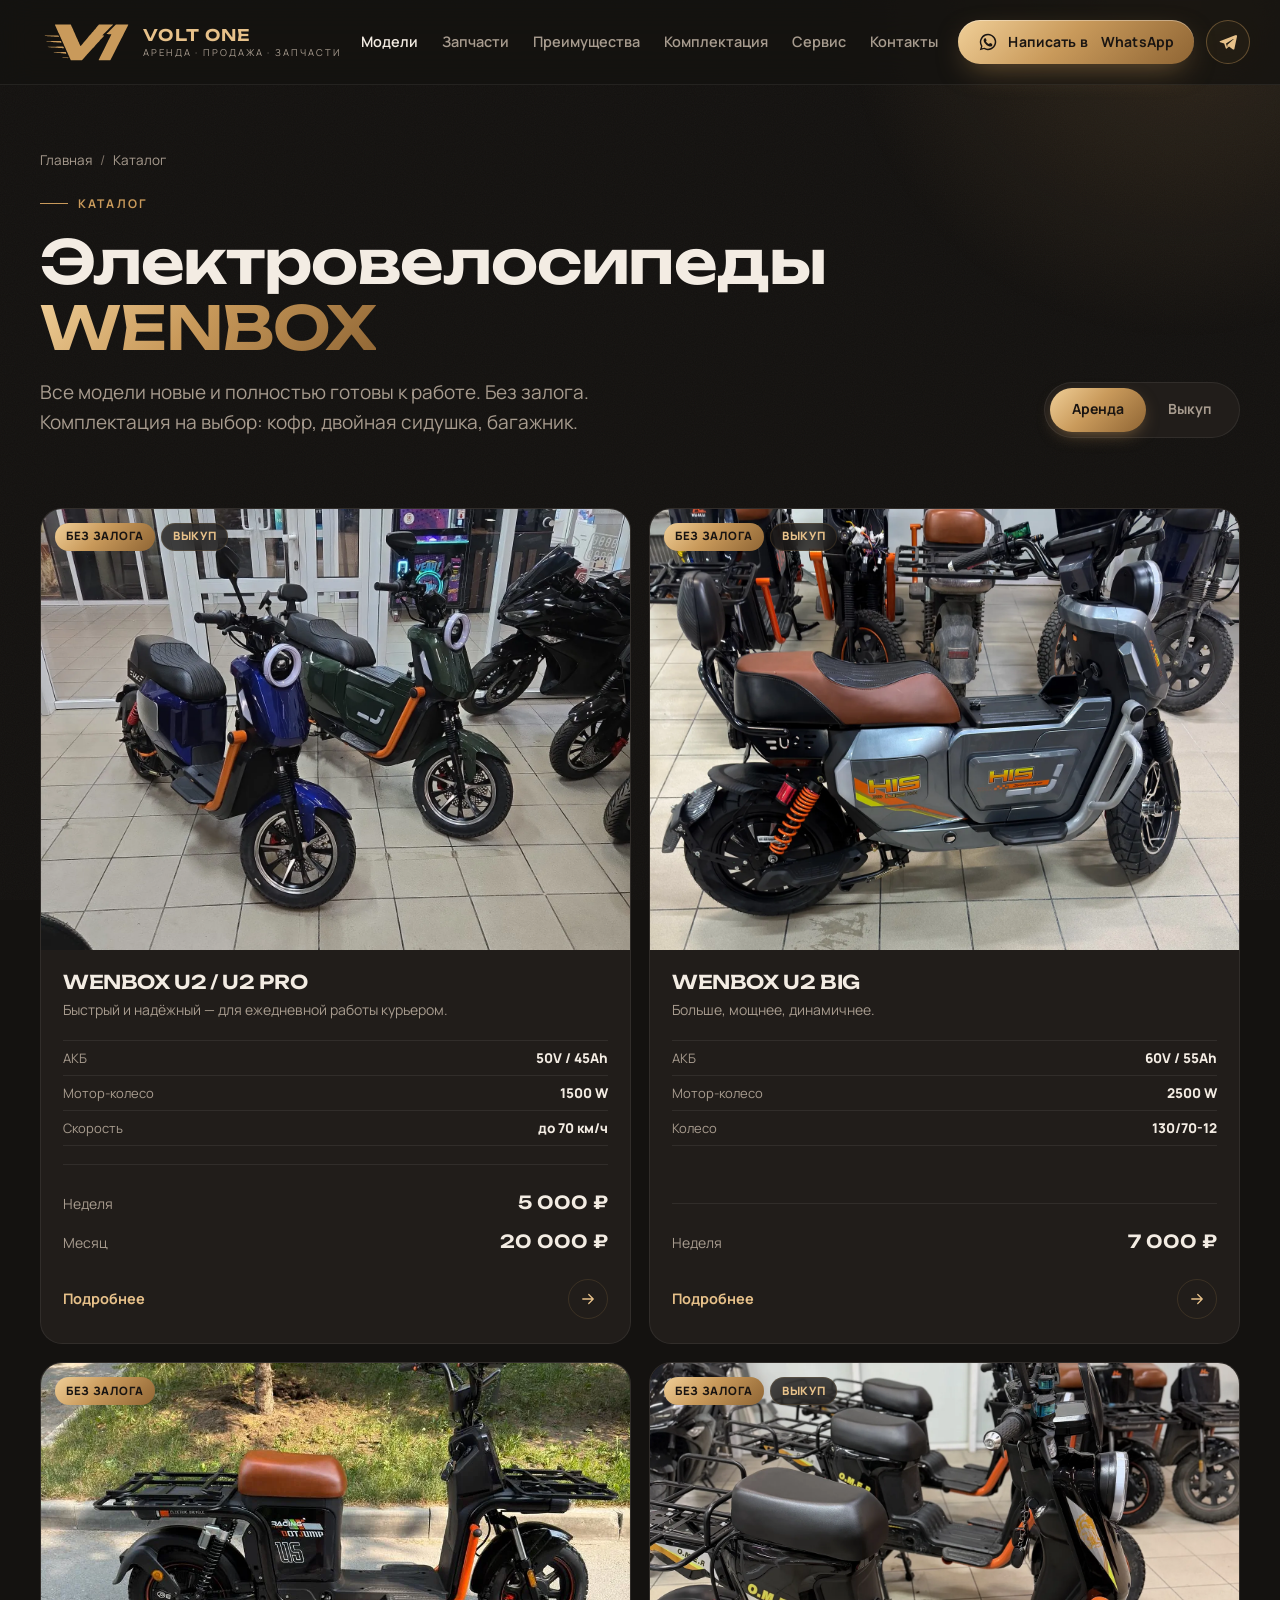
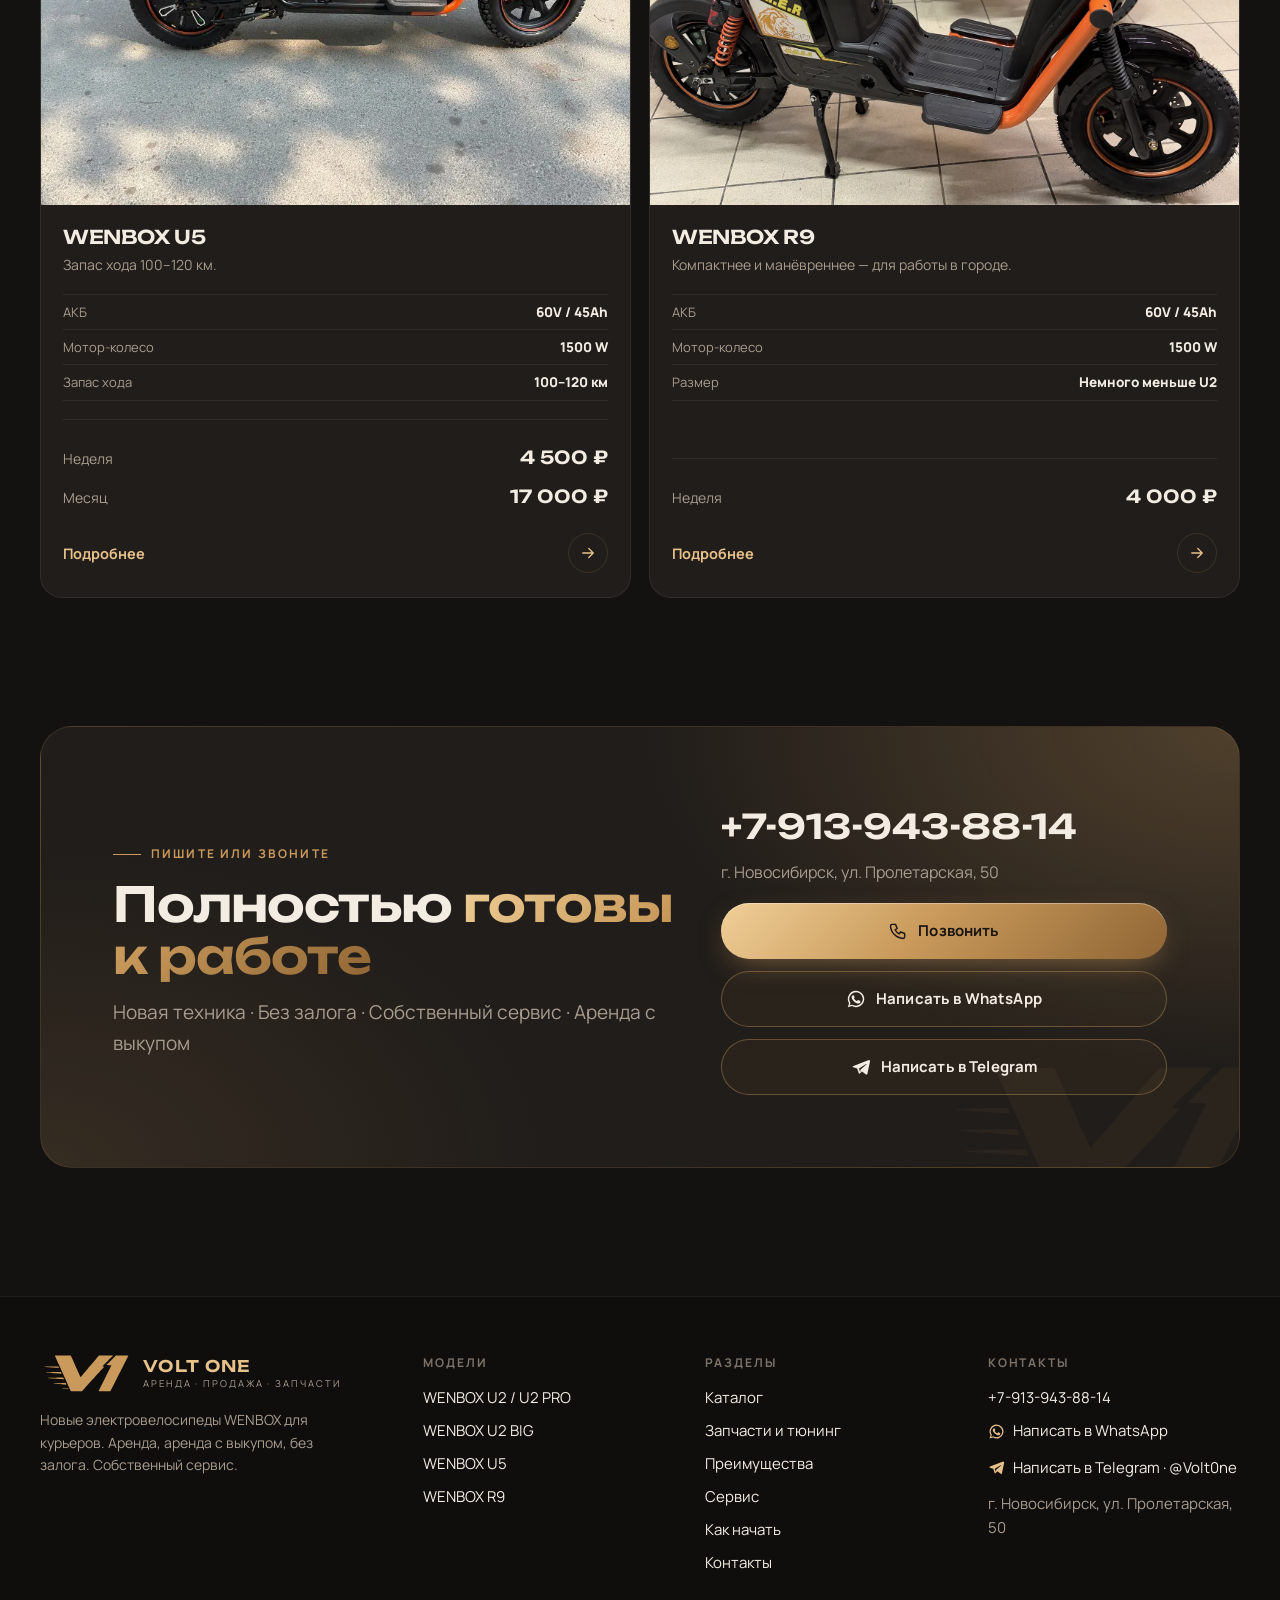
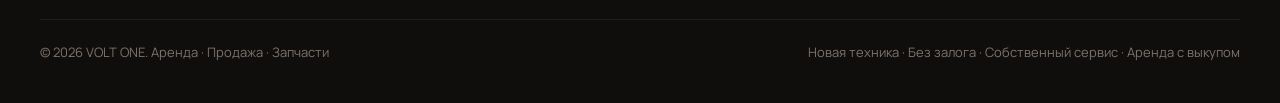
==== commit db9b03e6: "Add «Запчасти и тюнинг» page, nav/footer links, home teaser; header fit" ====
--- a/catalog/index.html
+++ b/catalog/index.html
@@ -10,14 +10,14 @@
 <link rel="apple-touch-icon" href="../img/brand/apple-touch-icon.png">
 <link rel="preconnect" href="https://fonts.googleapis.com"><link rel="preconnect" href="https://fonts.gstatic.com" crossorigin>
 <link href="https://fonts.googleapis.com/css2?family=Manrope:wght@400;500;600;700;800&family=Unbounded:wght@400;500;600;700&display=swap&subset=cyrillic" rel="stylesheet">
-<link rel="stylesheet" href="../assets/style.css?v=8">
+<link rel="stylesheet" href="../assets/style.css?v=10">
 <script type="application/ld+json">{"@context": "https://schema.org", "@type": "LocalBusiness", "name": "VOLT ONE", "description": "Аренда, аренда с выкупом и продажа электровелосипедов для курьеров", "telephone": "+79139438814", "address": {"@type": "PostalAddress", "streetAddress": "ул. Пролетарская, 50", "addressLocality": "Новосибирск", "addressCountry": "RU"}, "geo": {"@type": "GeoCoordinates", "latitude": 55.0248099, "longitude": 82.9562136}}</script>
 </head><body><div class="noise"></div><header class="header solid"><div class="container header-in">
 <a class="logo" href="../" aria-label="VOLT ONE — на главную"><img src="../img/brand/mark.svg" alt="VOLT ONE" width="78" height="34"><span class="logo-txt"><b>VOLT ONE</b><small>Аренда · Продажа · Запчасти</small></span></a>
-<nav class="nav"><a href="../catalog/" class=active>Модели</a><a href="../#adv">Преимущества</a><a href="../#kit">Комплектация</a><a href="../#service">Сервис</a><a href="../#contacts">Контакты</a></nav>
-<div class="header-cta"><a class="header-phone" href="tel:+79139438814">+7-913-943-88-14</a><a class="btn btn-gold btn-sm" href="https://wa.me/79139438814" target="_blank" rel="noopener"><svg viewBox="0 0 24 24" fill="currentColor" aria-hidden="true"><path d="M12 2.2A9.8 9.8 0 0 0 3.6 17l-1.4 4.8 5-1.3A9.8 9.8 0 1 0 12 2.2zm0 17.9a8.1 8.1 0 0 1-4.1-1.1l-.3-.2-3 .8.8-2.9-.2-.3A8.1 8.1 0 1 1 12 20.1zm4.5-6.1c-.2-.1-1.5-.7-1.7-.8-.2-.1-.4-.1-.6.1l-.8 1c-.1.2-.3.2-.5.1a6.6 6.6 0 0 1-3.3-2.9c-.2-.4.2-.4.7-1.3.1-.2 0-.3 0-.4l-.8-1.8c-.2-.5-.4-.4-.6-.4h-.5a1 1 0 0 0-.7.3 3 3 0 0 0-.9 2.2c0 1.3.9 2.5 1.1 2.7.1.2 1.8 2.8 4.4 3.9 1.6.7 2.3.8 3.1.6.5-.1 1.5-.6 1.7-1.2.2-.6.2-1.1.2-1.2-.1-.1-.3-.2-.5-.3z"/></svg>Написать в WhatsApp</a><a class="icon-btn" href="https://t.me/Volt0ne" target="_blank" rel="noopener" aria-label="Написать в Telegram" title="Telegram @Volt0ne"><svg viewBox="0 0 24 24" fill="currentColor" aria-hidden="true"><path d="M21.4 3.6 2.9 10.7c-1.3.5-1.2 1.2-.2 1.5l4.7 1.5 1.8 5.6c.2.6.4.8.8.8s.6-.2.9-.5l2.3-2.2 4.8 3.5c.9.5 1.5.2 1.7-.8l3.1-14.7c.3-1.3-.5-1.9-1.4-1.3zM9.6 13.9l8.6-5.4c.4-.3.8-.1.5.2l-7.4 6.7-.3 3.1-1.4-4.6z"/></svg></a></div>
+<nav class="nav"><a href="../catalog/" class=active>Модели</a><a href="../parts/">Запчасти</a><a href="../#adv">Преимущества</a><a href="../#kit">Комплектация</a><a href="../#service">Сервис</a><a href="../#contacts">Контакты</a></nav>
+<div class="header-cta"><a class="header-phone" href="tel:+79139438814">+7-913-943-88-14</a><a class="btn btn-gold btn-sm" href="https://wa.me/79139438814" target="_blank" rel="noopener"><svg viewBox="0 0 24 24" fill="currentColor" aria-hidden="true"><path d="M12 2.2A9.8 9.8 0 0 0 3.6 17l-1.4 4.8 5-1.3A9.8 9.8 0 1 0 12 2.2zm0 17.9a8.1 8.1 0 0 1-4.1-1.1l-.3-.2-3 .8.8-2.9-.2-.3A8.1 8.1 0 1 1 12 20.1zm4.5-6.1c-.2-.1-1.5-.7-1.7-.8-.2-.1-.4-.1-.6.1l-.8 1c-.1.2-.3.2-.5.1a6.6 6.6 0 0 1-3.3-2.9c-.2-.4.2-.4.7-1.3.1-.2 0-.3 0-.4l-.8-1.8c-.2-.5-.4-.4-.6-.4h-.5a1 1 0 0 0-.7.3 3 3 0 0 0-.9 2.2c0 1.3.9 2.5 1.1 2.7.1.2 1.8 2.8 4.4 3.9 1.6.7 2.3.8 3.1.6.5-.1 1.5-.6 1.7-1.2.2-.6.2-1.1.2-1.2-.1-.1-.3-.2-.5-.3z"/></svg><span class="hide-lg">Написать в&nbsp;</span>WhatsApp</a><a class="icon-btn" href="https://t.me/Volt0ne" target="_blank" rel="noopener" aria-label="Написать в Telegram" title="Telegram @Volt0ne"><svg viewBox="0 0 24 24" fill="currentColor" aria-hidden="true"><path d="M21.4 3.6 2.9 10.7c-1.3.5-1.2 1.2-.2 1.5l4.7 1.5 1.8 5.6c.2.6.4.8.8.8s.6-.2.9-.5l2.3-2.2 4.8 3.5c.9.5 1.5.2 1.7-.8l3.1-14.7c.3-1.3-.5-1.9-1.4-1.3zM9.6 13.9l8.6-5.4c.4-.3.8-.1.5.2l-7.4 6.7-.3 3.1-1.4-4.6z"/></svg></a></div>
 <button class="burger" aria-label="Меню" aria-expanded="false"><span></span></button></div></header>
-<div class="mobile-menu"><a class="mm-link" href="../catalog/">Модели<svg class="" viewBox="0 0 24 24" fill="none" stroke="currentColor" stroke-width="1.7" stroke-linecap="round" stroke-linejoin="round" aria-hidden="true"><path d="M5 12h14M13 6l6 6-6 6"/></svg></a><a class="mm-link" href="../#adv">Преимущества<svg class="" viewBox="0 0 24 24" fill="none" stroke="currentColor" stroke-width="1.7" stroke-linecap="round" stroke-linejoin="round" aria-hidden="true"><path d="M5 12h14M13 6l6 6-6 6"/></svg></a><a class="mm-link" href="../#kit">Комплектация<svg class="" viewBox="0 0 24 24" fill="none" stroke="currentColor" stroke-width="1.7" stroke-linecap="round" stroke-linejoin="round" aria-hidden="true"><path d="M5 12h14M13 6l6 6-6 6"/></svg></a><a class="mm-link" href="../#service">Сервис<svg class="" viewBox="0 0 24 24" fill="none" stroke="currentColor" stroke-width="1.7" stroke-linecap="round" stroke-linejoin="round" aria-hidden="true"><path d="M5 12h14M13 6l6 6-6 6"/></svg></a><a class="mm-link" href="../#contacts">Контакты<svg class="" viewBox="0 0 24 24" fill="none" stroke="currentColor" stroke-width="1.7" stroke-linecap="round" stroke-linejoin="round" aria-hidden="true"><path d="M5 12h14M13 6l6 6-6 6"/></svg></a><div class="mm-contacts"><a class="btn btn-gold btn-block" href="tel:+79139438814"><svg class="" viewBox="0 0 24 24" fill="none" stroke="currentColor" stroke-width="1.7" stroke-linecap="round" stroke-linejoin="round" aria-hidden="true"><path d="M5 4h4l2 5-2.5 1.5a11 11 0 0 0 5 5L15 13l5 2v4a2 2 0 0 1-2 2A16 16 0 0 1 3 6a2 2 0 0 1 2-2"/></svg>+7-913-943-88-14</a><a class="btn btn-ghost btn-block" href="https://wa.me/79139438814" target="_blank" rel="noopener"><svg viewBox="0 0 24 24" fill="currentColor" aria-hidden="true"><path d="M12 2.2A9.8 9.8 0 0 0 3.6 17l-1.4 4.8 5-1.3A9.8 9.8 0 1 0 12 2.2zm0 17.9a8.1 8.1 0 0 1-4.1-1.1l-.3-.2-3 .8.8-2.9-.2-.3A8.1 8.1 0 1 1 12 20.1zm4.5-6.1c-.2-.1-1.5-.7-1.7-.8-.2-.1-.4-.1-.6.1l-.8 1c-.1.2-.3.2-.5.1a6.6 6.6 0 0 1-3.3-2.9c-.2-.4.2-.4.7-1.3.1-.2 0-.3 0-.4l-.8-1.8c-.2-.5-.4-.4-.6-.4h-.5a1 1 0 0 0-.7.3 3 3 0 0 0-.9 2.2c0 1.3.9 2.5 1.1 2.7.1.2 1.8 2.8 4.4 3.9 1.6.7 2.3.8 3.1.6.5-.1 1.5-.6 1.7-1.2.2-.6.2-1.1.2-1.2-.1-.1-.3-.2-.5-.3z"/></svg>Написать в WhatsApp</a><a class="btn btn-ghost btn-block" href="https://t.me/Volt0ne" target="_blank" rel="noopener"><svg viewBox="0 0 24 24" fill="currentColor" aria-hidden="true"><path d="M21.4 3.6 2.9 10.7c-1.3.5-1.2 1.2-.2 1.5l4.7 1.5 1.8 5.6c.2.6.4.8.8.8s.6-.2.9-.5l2.3-2.2 4.8 3.5c.9.5 1.5.2 1.7-.8l3.1-14.7c.3-1.3-.5-1.9-1.4-1.3zM9.6 13.9l8.6-5.4c.4-.3.8-.1.5.2l-7.4 6.7-.3 3.1-1.4-4.6z"/></svg>Написать в Telegram</a><p class="addr">г. Новосибирск, ул. Пролетарская, 50</p></div></div><main><section class="phero"><div class="container"><div class="crumbs"><a href="../">Главная</a><i>/</i><span>Каталог</span></div>
+<div class="mobile-menu"><a class="mm-link" href="../catalog/">Модели<svg class="" viewBox="0 0 24 24" fill="none" stroke="currentColor" stroke-width="1.7" stroke-linecap="round" stroke-linejoin="round" aria-hidden="true"><path d="M5 12h14M13 6l6 6-6 6"/></svg></a><a class="mm-link" href="../parts/">Запчасти<svg class="" viewBox="0 0 24 24" fill="none" stroke="currentColor" stroke-width="1.7" stroke-linecap="round" stroke-linejoin="round" aria-hidden="true"><path d="M5 12h14M13 6l6 6-6 6"/></svg></a><a class="mm-link" href="../#adv">Преимущества<svg class="" viewBox="0 0 24 24" fill="none" stroke="currentColor" stroke-width="1.7" stroke-linecap="round" stroke-linejoin="round" aria-hidden="true"><path d="M5 12h14M13 6l6 6-6 6"/></svg></a><a class="mm-link" href="../#kit">Комплектация<svg class="" viewBox="0 0 24 24" fill="none" stroke="currentColor" stroke-width="1.7" stroke-linecap="round" stroke-linejoin="round" aria-hidden="true"><path d="M5 12h14M13 6l6 6-6 6"/></svg></a><a class="mm-link" href="../#service">Сервис<svg class="" viewBox="0 0 24 24" fill="none" stroke="currentColor" stroke-width="1.7" stroke-linecap="round" stroke-linejoin="round" aria-hidden="true"><path d="M5 12h14M13 6l6 6-6 6"/></svg></a><a class="mm-link" href="../#contacts">Контакты<svg class="" viewBox="0 0 24 24" fill="none" stroke="currentColor" stroke-width="1.7" stroke-linecap="round" stroke-linejoin="round" aria-hidden="true"><path d="M5 12h14M13 6l6 6-6 6"/></svg></a><div class="mm-contacts"><a class="btn btn-gold btn-block" href="tel:+79139438814"><svg class="" viewBox="0 0 24 24" fill="none" stroke="currentColor" stroke-width="1.7" stroke-linecap="round" stroke-linejoin="round" aria-hidden="true"><path d="M5 4h4l2 5-2.5 1.5a11 11 0 0 0 5 5L15 13l5 2v4a2 2 0 0 1-2 2A16 16 0 0 1 3 6a2 2 0 0 1 2-2"/></svg>+7-913-943-88-14</a><a class="btn btn-ghost btn-block" href="https://wa.me/79139438814" target="_blank" rel="noopener"><svg viewBox="0 0 24 24" fill="currentColor" aria-hidden="true"><path d="M12 2.2A9.8 9.8 0 0 0 3.6 17l-1.4 4.8 5-1.3A9.8 9.8 0 1 0 12 2.2zm0 17.9a8.1 8.1 0 0 1-4.1-1.1l-.3-.2-3 .8.8-2.9-.2-.3A8.1 8.1 0 1 1 12 20.1zm4.5-6.1c-.2-.1-1.5-.7-1.7-.8-.2-.1-.4-.1-.6.1l-.8 1c-.1.2-.3.2-.5.1a6.6 6.6 0 0 1-3.3-2.9c-.2-.4.2-.4.7-1.3.1-.2 0-.3 0-.4l-.8-1.8c-.2-.5-.4-.4-.6-.4h-.5a1 1 0 0 0-.7.3 3 3 0 0 0-.9 2.2c0 1.3.9 2.5 1.1 2.7.1.2 1.8 2.8 4.4 3.9 1.6.7 2.3.8 3.1.6.5-.1 1.5-.6 1.7-1.2.2-.6.2-1.1.2-1.2-.1-.1-.3-.2-.5-.3z"/></svg>Написать в WhatsApp</a><a class="btn btn-ghost btn-block" href="https://t.me/Volt0ne" target="_blank" rel="noopener"><svg viewBox="0 0 24 24" fill="currentColor" aria-hidden="true"><path d="M21.4 3.6 2.9 10.7c-1.3.5-1.2 1.2-.2 1.5l4.7 1.5 1.8 5.6c.2.6.4.8.8.8s.6-.2.9-.5l2.3-2.2 4.8 3.5c.9.5 1.5.2 1.7-.8l3.1-14.7c.3-1.3-.5-1.9-1.4-1.3zM9.6 13.9l8.6-5.4c.4-.3.8-.1.5.2l-7.4 6.7-.3 3.1-1.4-4.6z"/></svg>Написать в Telegram</a><p class="addr">г. Новосибирск, ул. Пролетарская, 50</p></div></div><main><section class="phero"><div class="container"><div class="crumbs"><a href="../">Главная</a><i>/</i><span>Каталог</span></div>
 <div class="section-head row" style="margin-bottom:0"><div style="display:flex;flex-direction:column;gap:16px"><span class="eyebrow">Каталог</span><h1 style="font-size:clamp(32px,6vw,60px)">Электровелосипеды <span class="gold">WENBOX</span></h1><p class="lead">Все модели новые и полностью готовы к работе. Без залога. Комплектация на выбор: кофр, двойная сидушка, багажник.</p></div><div class="seg" role="tablist" data-target="#models-grid"><span class="pill"></span><button class="on" data-mode="rent" role="tab">Аренда</button><button data-mode="buy" role="tab">Выкуп</button></div></div></div></section>
 <section class="section" style="padding-top:30px"><div class="container"><div class="models mode-rent" id="models-grid"><article class="mcard rv d0"><div class="mcard-media"><div class="mcard-badges"><span class="badge solid">Без залога</span><span class="badge">Выкуп</span></div><picture><source srcset="../img/models/u2/u2-1.webp" type="image/webp"><img src="../img/models/u2/u2-1.jpg" alt="WENBOX U2 / U2 PRO — фото" loading="lazy" decoding="async"></picture></div>
 <div class="mcard-body"><h3>WENBOX U2 / U2 PRO</h3><p class="sub">Быстрый и надёжный — для ежедневной работы курьером.</p><div class="specs-mini"><div><b>50V / 45Ah</b><span>АКБ</span></div><div><b>1500 W</b><span>Мотор-колесо</span></div><div><b>до 70 км/ч</b><span>Скорость</span></div></div>
@@ -38,7 +38,7 @@
 </div></div></div></section></main><footer class="footer"><div class="container"><div class="foot-grid">
 <div class="foot-about"><a class="logo" href="../"><img src="../img/brand/mark.svg" alt="VOLT ONE" width="78" height="34"><span class="logo-txt"><b>VOLT ONE</b><small>Аренда · Продажа · Запчасти</small></span></a><p>Новые электровелосипеды WENBOX для курьеров. Аренда, аренда с выкупом, без залога. Собственный сервис.</p></div>
 <div><h4>Модели</h4><ul><li><a href="../catalog/u2/">WENBOX U2 / U2 PRO</a></li><li><a href="../catalog/u2-big/">WENBOX U2 BIG</a></li><li><a href="../catalog/u5/">WENBOX U5</a></li><li><a href="../catalog/r9/">WENBOX R9</a></li></ul></div>
-<div><h4>Разделы</h4><ul><li><a href="../catalog/">Каталог</a></li><li><a href="../#adv">Преимущества</a></li><li><a href="../#service">Сервис</a></li><li><a href="../#steps">Как начать</a></li><li><a href="../#contacts">Контакты</a></li></ul></div>
+<div><h4>Разделы</h4><ul><li><a href="../catalog/">Каталог</a></li><li><a href="../parts/">Запчасти и тюнинг</a></li><li><a href="../#adv">Преимущества</a></li><li><a href="../#service">Сервис</a></li><li><a href="../#steps">Как начать</a></li><li><a href="../#contacts">Контакты</a></li></ul></div>
 <div><h4>Контакты</h4><ul><li><a href="tel:+79139438814">+7-913-943-88-14</a></li><li><a class="foot-ic" href="https://wa.me/79139438814" target="_blank" rel="noopener"><svg viewBox="0 0 24 24" fill="currentColor" aria-hidden="true"><path d="M12 2.2A9.8 9.8 0 0 0 3.6 17l-1.4 4.8 5-1.3A9.8 9.8 0 1 0 12 2.2zm0 17.9a8.1 8.1 0 0 1-4.1-1.1l-.3-.2-3 .8.8-2.9-.2-.3A8.1 8.1 0 1 1 12 20.1zm4.5-6.1c-.2-.1-1.5-.7-1.7-.8-.2-.1-.4-.1-.6.1l-.8 1c-.1.2-.3.2-.5.1a6.6 6.6 0 0 1-3.3-2.9c-.2-.4.2-.4.7-1.3.1-.2 0-.3 0-.4l-.8-1.8c-.2-.5-.4-.4-.6-.4h-.5a1 1 0 0 0-.7.3 3 3 0 0 0-.9 2.2c0 1.3.9 2.5 1.1 2.7.1.2 1.8 2.8 4.4 3.9 1.6.7 2.3.8 3.1.6.5-.1 1.5-.6 1.7-1.2.2-.6.2-1.1.2-1.2-.1-.1-.3-.2-.5-.3z"/></svg>Написать в WhatsApp</a></li><li><a class="foot-ic" href="https://t.me/Volt0ne" target="_blank" rel="noopener"><svg viewBox="0 0 24 24" fill="currentColor" aria-hidden="true"><path d="M21.4 3.6 2.9 10.7c-1.3.5-1.2 1.2-.2 1.5l4.7 1.5 1.8 5.6c.2.6.4.8.8.8s.6-.2.9-.5l2.3-2.2 4.8 3.5c.9.5 1.5.2 1.7-.8l3.1-14.7c.3-1.3-.5-1.9-1.4-1.3zM9.6 13.9l8.6-5.4c.4-.3.8-.1.5.2l-7.4 6.7-.3 3.1-1.4-4.6z"/></svg>Написать в Telegram · @Volt0ne</a></li><li style="color:var(--muted)">г. Новосибирск, ул. Пролетарская, 50</li></ul></div>
 </div><div class="foot-bottom"><span>© 2026 VOLT ONE. Аренда · Продажа · Запчасти</span><span>Новая техника · Без залога · Собственный сервис · Аренда с выкупом</span></div></div></footer>
 <div class="mbar"><a class="btn btn-gold" href="tel:+79139438814"><svg class="" viewBox="0 0 24 24" fill="none" stroke="currentColor" stroke-width="1.7" stroke-linecap="round" stroke-linejoin="round" aria-hidden="true"><path d="M5 4h4l2 5-2.5 1.5a11 11 0 0 0 5 5L15 13l5 2v4a2 2 0 0 1-2 2A16 16 0 0 1 3 6a2 2 0 0 1 2-2"/></svg>Позвонить</a><a class="btn btn-ghost" href="https://wa.me/79139438814" target="_blank" rel="noopener"><svg viewBox="0 0 24 24" fill="currentColor" aria-hidden="true"><path d="M12 2.2A9.8 9.8 0 0 0 3.6 17l-1.4 4.8 5-1.3A9.8 9.8 0 1 0 12 2.2zm0 17.9a8.1 8.1 0 0 1-4.1-1.1l-.3-.2-3 .8.8-2.9-.2-.3A8.1 8.1 0 1 1 12 20.1zm4.5-6.1c-.2-.1-1.5-.7-1.7-.8-.2-.1-.4-.1-.6.1l-.8 1c-.1.2-.3.2-.5.1a6.6 6.6 0 0 1-3.3-2.9c-.2-.4.2-.4.7-1.3.1-.2 0-.3 0-.4l-.8-1.8c-.2-.5-.4-.4-.6-.4h-.5a1 1 0 0 0-.7.3 3 3 0 0 0-.9 2.2c0 1.3.9 2.5 1.1 2.7.1.2 1.8 2.8 4.4 3.9 1.6.7 2.3.8 3.1.6.5-.1 1.5-.6 1.7-1.2.2-.6.2-1.1.2-1.2-.1-.1-.3-.2-.5-.3z"/></svg>WhatsApp</a></div>
--- a/assets/style.css
+++ b/assets/style.css
@@ -373,3 +373,27 @@
 @media(max-width:1039px){.hero-art{aspect-ratio:1/1}.ha-bike{width:70%;margin-top:-14%}}
 @media(min-width:640px) and (max-width:1039px){.hero-art{aspect-ratio:16/10}.ha-bike{width:50%;margin-top:-6%}}
 .ha-mark{top:50%;transform:translate(-50%,-62%);width:70%;opacity:.05}
+/* parts */
+.parts-grid{display:grid;gap:14px;grid-template-columns:1fr}
+@media(min-width:640px){.parts-grid{grid-template-columns:1fr 1fr}}
+@media(min-width:1040px){.parts-grid{grid-template-columns:repeat(4,1fr)}}
+.part{display:flex;flex-direction:column;padding:24px 22px;border-radius:var(--r);border:1px solid var(--line2);background:linear-gradient(180deg,var(--card),rgba(33,29,26,.6));transition:border-color .3s,transform .3s}
+.part:hover{border-color:var(--line);transform:translateY(-3px)}
+.part .ic{width:52px;height:52px;border-radius:15px;display:grid;place-items:center;background:rgba(201,154,91,.1);border:1px solid var(--line);color:var(--gold2);margin-bottom:18px}
+.part .ic svg{width:26px;height:26px}
+.part h3{font-size:17px;font-weight:500;line-height:1.3;margin-bottom:6px}
+.part p{color:var(--muted);font-size:14.5px;line-height:1.5}
+.part-meta{display:grid;gap:8px;margin:18px 0 20px;padding-top:16px;border-top:1px solid var(--line2);font-size:13.5px}
+.part-meta span{display:flex;gap:8px;align-items:flex-start;line-height:1.4}
+.part-meta svg{width:16px;height:16px;color:var(--gold);margin-top:2px}
+.part-btns{margin-top:auto;display:flex;gap:10px;align-items:center}
+.part-btns .btn{flex:1}
+.parts-grid.compact .part{padding:20px}
+@media(max-width:639px){.parts-grid.compact{grid-template-columns:1fr 1fr;gap:10px}.parts-grid.compact .part{padding:16px}.parts-grid.compact .part p{display:none}.parts-grid.compact .part h3{font-size:14.5px;margin:0}.parts-grid.compact .part .ic{width:42px;height:42px;margin-bottom:12px}}
+@media(min-width:1040px) and (max-width:1279px){.nav{gap:16px;font-size:13.5px}}
+@media(max-width:1439px){.header-phone{display:none}}
+@media(min-width:1040px){.nav{gap:24px}}
+@media(min-width:1040px) and (max-width:1199px){.nav{gap:15px}}
+@media(max-width:1599px){.header-phone{display:none}}
+@media(max-width:1279px){.hide-lg{display:none}}
+.header-phone{display:none!important}
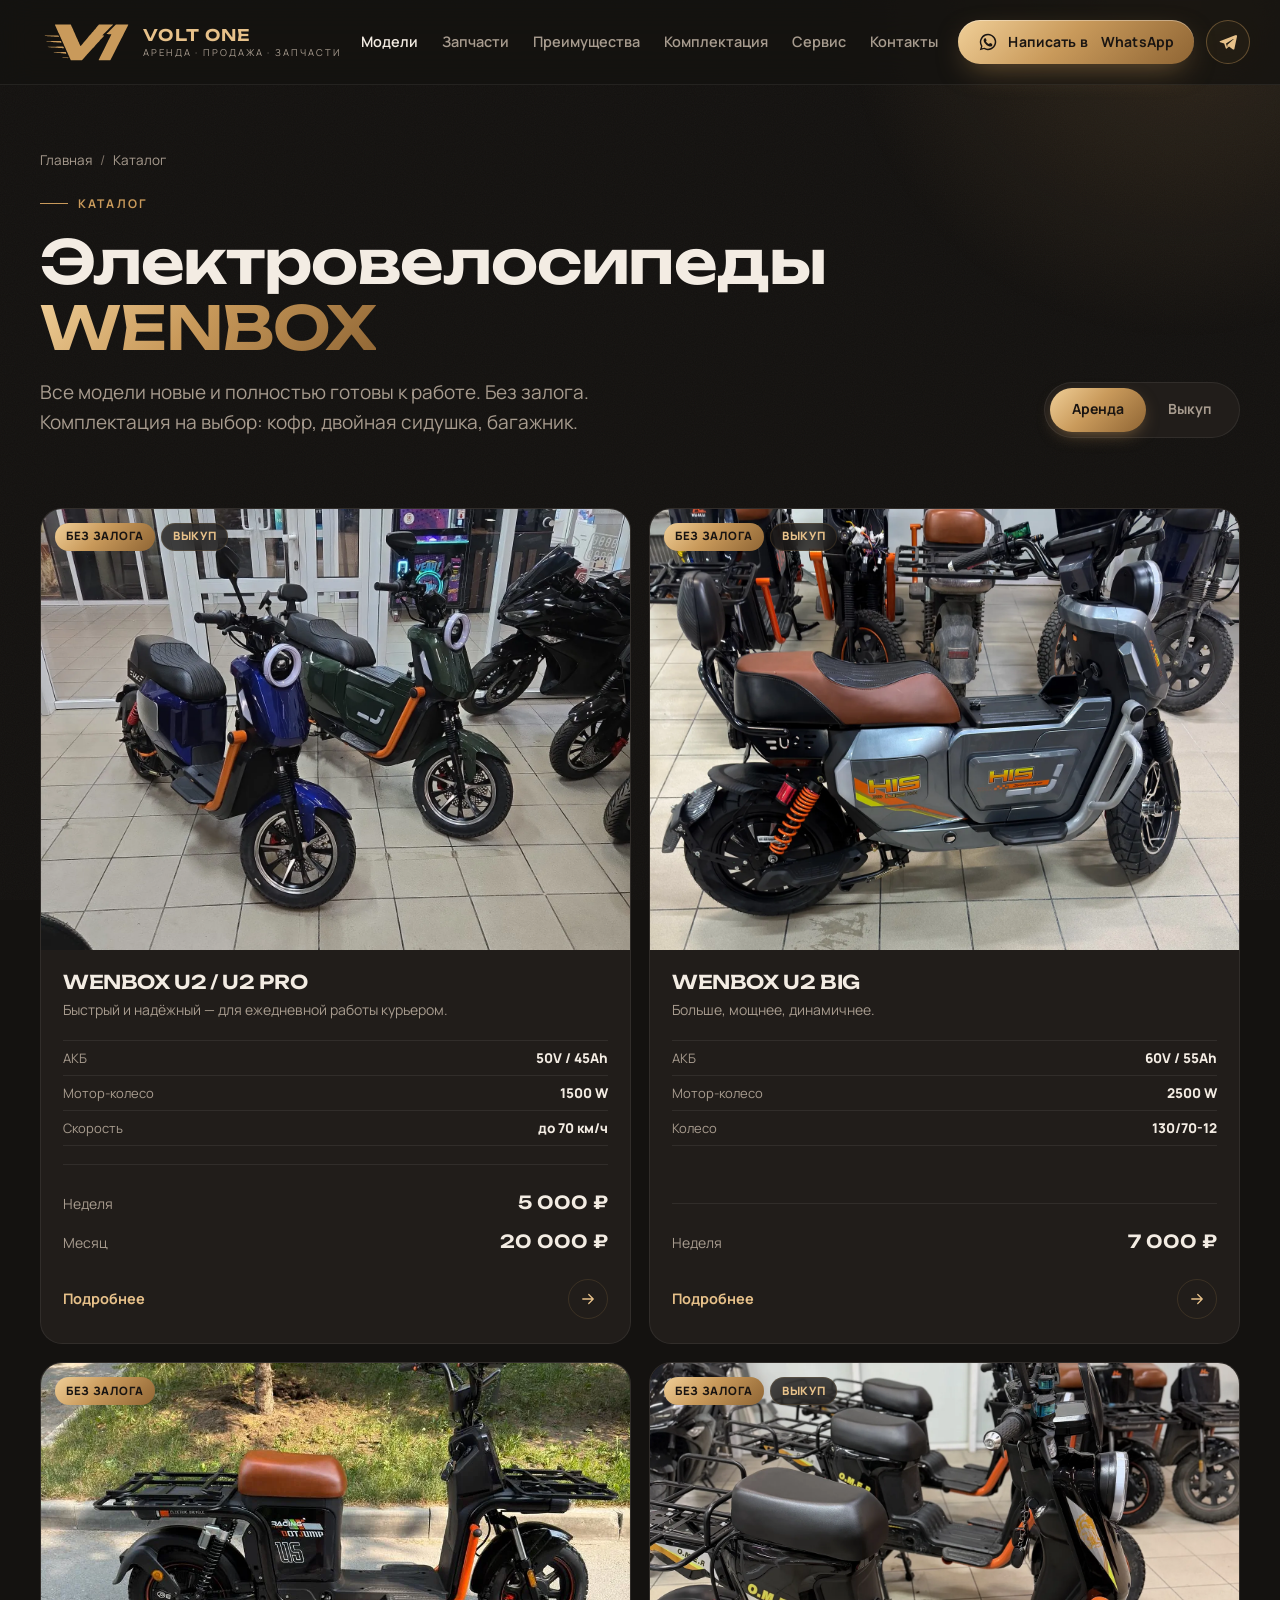
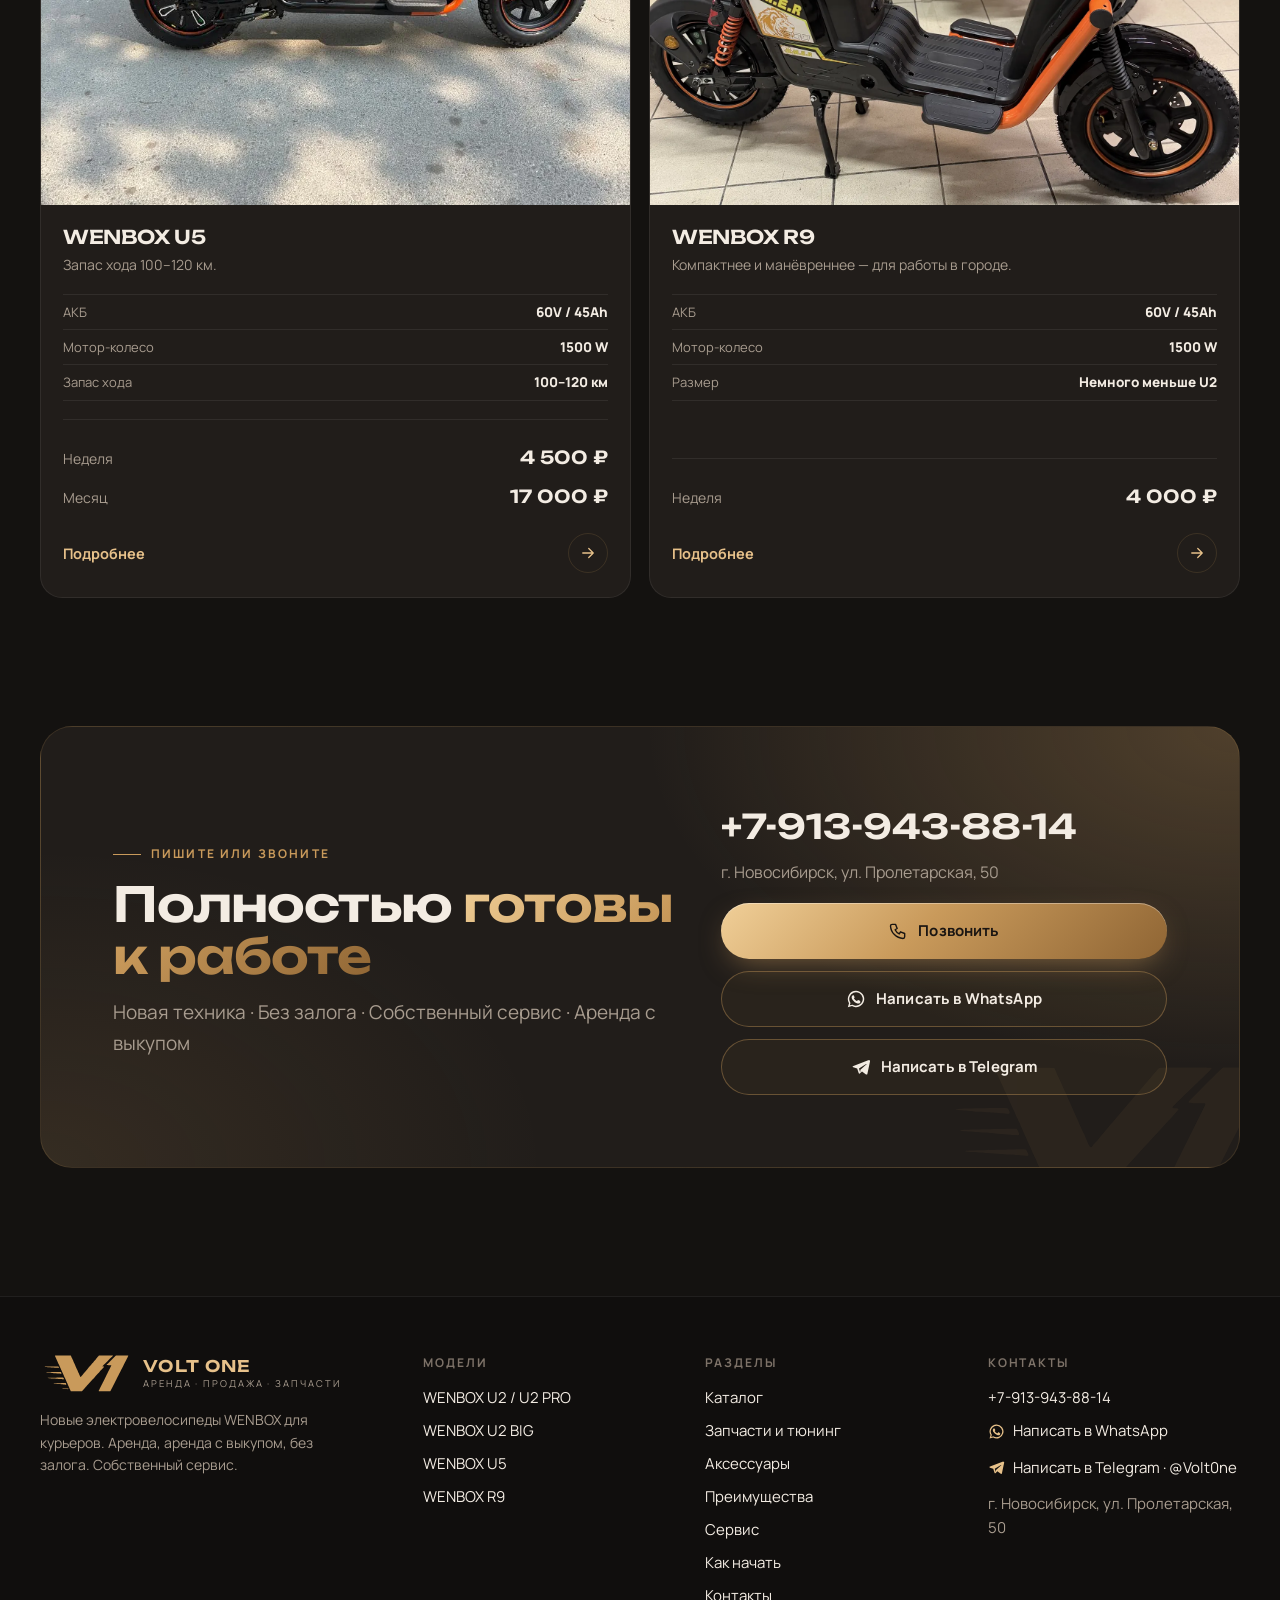
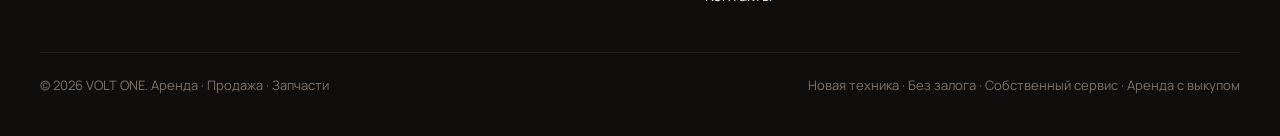
==== commit d304792e: "Accessories: winter muffs and aluminium footrests from Ozon cards Add an Accessories category with M" ====
--- a/catalog/index.html
+++ b/catalog/index.html
@@ -10,7 +10,7 @@
 <link rel="apple-touch-icon" href="../img/brand/apple-touch-icon.png">
 <link rel="preconnect" href="https://fonts.googleapis.com"><link rel="preconnect" href="https://fonts.gstatic.com" crossorigin>
 <link href="https://fonts.googleapis.com/css2?family=Manrope:wght@400;500;600;700;800&family=Unbounded:wght@400;500;600;700&display=swap&subset=cyrillic" rel="stylesheet">
-<link rel="stylesheet" href="../assets/style.css?v=10">
+<link rel="stylesheet" href="../assets/style.css?v=17">
 <script type="application/ld+json">{"@context": "https://schema.org", "@type": "LocalBusiness", "name": "VOLT ONE", "description": "Аренда, аренда с выкупом и продажа электровелосипедов для курьеров", "telephone": "+79139438814", "address": {"@type": "PostalAddress", "streetAddress": "ул. Пролетарская, 50", "addressLocality": "Новосибирск", "addressCountry": "RU"}, "geo": {"@type": "GeoCoordinates", "latitude": 55.0248099, "longitude": 82.9562136}}</script>
 </head><body><div class="noise"></div><header class="header solid"><div class="container header-in">
 <a class="logo" href="../" aria-label="VOLT ONE — на главную"><img src="../img/brand/mark.svg" alt="VOLT ONE" width="78" height="34"><span class="logo-txt"><b>VOLT ONE</b><small>Аренда · Продажа · Запчасти</small></span></a>
@@ -38,8 +38,8 @@
 </div></div></div></section></main><footer class="footer"><div class="container"><div class="foot-grid">
 <div class="foot-about"><a class="logo" href="../"><img src="../img/brand/mark.svg" alt="VOLT ONE" width="78" height="34"><span class="logo-txt"><b>VOLT ONE</b><small>Аренда · Продажа · Запчасти</small></span></a><p>Новые электровелосипеды WENBOX для курьеров. Аренда, аренда с выкупом, без залога. Собственный сервис.</p></div>
 <div><h4>Модели</h4><ul><li><a href="../catalog/u2/">WENBOX U2 / U2 PRO</a></li><li><a href="../catalog/u2-big/">WENBOX U2 BIG</a></li><li><a href="../catalog/u5/">WENBOX U5</a></li><li><a href="../catalog/r9/">WENBOX R9</a></li></ul></div>
-<div><h4>Разделы</h4><ul><li><a href="../catalog/">Каталог</a></li><li><a href="../parts/">Запчасти и тюнинг</a></li><li><a href="../#adv">Преимущества</a></li><li><a href="../#service">Сервис</a></li><li><a href="../#steps">Как начать</a></li><li><a href="../#contacts">Контакты</a></li></ul></div>
+<div><h4>Разделы</h4><ul><li><a href="../catalog/">Каталог</a></li><li><a href="../parts/">Запчасти и тюнинг</a></li><li><a href="../parts/#acc">Аксессуары</a></li><li><a href="../#adv">Преимущества</a></li><li><a href="../#service">Сервис</a></li><li><a href="../#steps">Как начать</a></li><li><a href="../#contacts">Контакты</a></li></ul></div>
 <div><h4>Контакты</h4><ul><li><a href="tel:+79139438814">+7-913-943-88-14</a></li><li><a class="foot-ic" href="https://wa.me/79139438814" target="_blank" rel="noopener"><svg viewBox="0 0 24 24" fill="currentColor" aria-hidden="true"><path d="M12 2.2A9.8 9.8 0 0 0 3.6 17l-1.4 4.8 5-1.3A9.8 9.8 0 1 0 12 2.2zm0 17.9a8.1 8.1 0 0 1-4.1-1.1l-.3-.2-3 .8.8-2.9-.2-.3A8.1 8.1 0 1 1 12 20.1zm4.5-6.1c-.2-.1-1.5-.7-1.7-.8-.2-.1-.4-.1-.6.1l-.8 1c-.1.2-.3.2-.5.1a6.6 6.6 0 0 1-3.3-2.9c-.2-.4.2-.4.7-1.3.1-.2 0-.3 0-.4l-.8-1.8c-.2-.5-.4-.4-.6-.4h-.5a1 1 0 0 0-.7.3 3 3 0 0 0-.9 2.2c0 1.3.9 2.5 1.1 2.7.1.2 1.8 2.8 4.4 3.9 1.6.7 2.3.8 3.1.6.5-.1 1.5-.6 1.7-1.2.2-.6.2-1.1.2-1.2-.1-.1-.3-.2-.5-.3z"/></svg>Написать в WhatsApp</a></li><li><a class="foot-ic" href="https://t.me/Volt0ne" target="_blank" rel="noopener"><svg viewBox="0 0 24 24" fill="currentColor" aria-hidden="true"><path d="M21.4 3.6 2.9 10.7c-1.3.5-1.2 1.2-.2 1.5l4.7 1.5 1.8 5.6c.2.6.4.8.8.8s.6-.2.9-.5l2.3-2.2 4.8 3.5c.9.5 1.5.2 1.7-.8l3.1-14.7c.3-1.3-.5-1.9-1.4-1.3zM9.6 13.9l8.6-5.4c.4-.3.8-.1.5.2l-7.4 6.7-.3 3.1-1.4-4.6z"/></svg>Написать в Telegram · @Volt0ne</a></li><li style="color:var(--muted)">г. Новосибирск, ул. Пролетарская, 50</li></ul></div>
 </div><div class="foot-bottom"><span>© 2026 VOLT ONE. Аренда · Продажа · Запчасти</span><span>Новая техника · Без залога · Собственный сервис · Аренда с выкупом</span></div></div></footer>
 <div class="mbar"><a class="btn btn-gold" href="tel:+79139438814"><svg class="" viewBox="0 0 24 24" fill="none" stroke="currentColor" stroke-width="1.7" stroke-linecap="round" stroke-linejoin="round" aria-hidden="true"><path d="M5 4h4l2 5-2.5 1.5a11 11 0 0 0 5 5L15 13l5 2v4a2 2 0 0 1-2 2A16 16 0 0 1 3 6a2 2 0 0 1 2-2"/></svg>Позвонить</a><a class="btn btn-ghost" href="https://wa.me/79139438814" target="_blank" rel="noopener"><svg viewBox="0 0 24 24" fill="currentColor" aria-hidden="true"><path d="M12 2.2A9.8 9.8 0 0 0 3.6 17l-1.4 4.8 5-1.3A9.8 9.8 0 1 0 12 2.2zm0 17.9a8.1 8.1 0 0 1-4.1-1.1l-.3-.2-3 .8.8-2.9-.2-.3A8.1 8.1 0 1 1 12 20.1zm4.5-6.1c-.2-.1-1.5-.7-1.7-.8-.2-.1-.4-.1-.6.1l-.8 1c-.1.2-.3.2-.5.1a6.6 6.6 0 0 1-3.3-2.9c-.2-.4.2-.4.7-1.3.1-.2 0-.3 0-.4l-.8-1.8c-.2-.5-.4-.4-.6-.4h-.5a1 1 0 0 0-.7.3 3 3 0 0 0-.9 2.2c0 1.3.9 2.5 1.1 2.7.1.2 1.8 2.8 4.4 3.9 1.6.7 2.3.8 3.1.6.5-.1 1.5-.6 1.7-1.2.2-.6.2-1.1.2-1.2-.1-.1-.3-.2-.5-.3z"/></svg>WhatsApp</a></div>
-<script src="../assets/main.js?v=6" defer></script></body></html>+<script src="../assets/main.js?v=10" defer></script></body></html>
--- a/assets/style.css
+++ b/assets/style.css
@@ -397,3 +397,122 @@
 @media(max-width:1599px){.header-phone{display:none}}
 @media(max-width:1279px){.hide-lg{display:none}}
 .header-phone{display:none!important}
+/* parts shop */
+.pshop{display:grid;gap:22px}
+@media(min-width:960px){.pshop{grid-template-columns:250px 1fr;gap:32px;align-items:start}}
+.pside h4{font-family:var(--fh,inherit);font-size:13px;letter-spacing:.14em;text-transform:uppercase;color:var(--muted);margin-bottom:14px;display:none}
+.pcats{display:flex;gap:8px;overflow-x:auto;scrollbar-width:none;margin:0 -20px;padding:2px 20px 6px;-webkit-overflow-scrolling:touch}
+.pcats::-webkit-scrollbar{display:none}
+.pcat{flex:none;display:inline-flex;align-items:center;gap:8px;padding:10px 16px;border-radius:999px;border:1px solid var(--line2);background:rgba(33,29,26,.7);color:var(--text,#eee);font:inherit;font-size:14px;cursor:pointer;white-space:nowrap;transition:border-color .25s,background .25s,color .25s}
+.pcat i{font-style:normal;font-size:12px;color:var(--muted);min-width:20px;text-align:center}
+.pcat:hover{border-color:var(--line)}
+.pcat.on{background:linear-gradient(135deg,var(--gold2,#e0b878),var(--gold,#c99a5b));color:#1f1c1a;border-color:transparent;font-weight:600}
+.pcat.on i{color:rgba(31,28,26,.7)}
+.pside-note{display:none}
+@media(min-width:960px){
+ .pside{position:sticky;top:96px;padding:22px;border-radius:var(--r);border:1px solid var(--line2);background:linear-gradient(180deg,var(--card),rgba(33,29,26,.6))}
+ .pside h4{display:block}
+ .pcats{flex-direction:column;overflow:visible;margin:0;padding:0;gap:4px}
+ .pcat{justify-content:space-between;width:100%;border-radius:12px;border-color:transparent;background:transparent;padding:11px 14px;text-align:left}
+ .pcat:hover{background:rgba(201,154,91,.08);border-color:transparent}
+ .pcat.on{background:rgba(201,154,91,.14);color:var(--gold2,#e0b878);border-color:var(--line)}
+ .pcat.on i{color:var(--gold2,#e0b878)}
+ .pside-note{display:flex;flex-direction:column;gap:12px;align-items:flex-start;margin-top:18px;padding-top:18px;border-top:1px solid var(--line2);font-size:13.5px;color:var(--muted);line-height:1.5}
+}
+.pgrid{display:grid;grid-template-columns:1fr 1fr;gap:12px}
+@media(min-width:700px){.pgrid{grid-template-columns:repeat(3,1fr);gap:16px}}
+@media(min-width:1280px){.pgrid{gap:20px}}
+.ptile{display:flex;flex-direction:column;border-radius:var(--r);overflow:hidden;border:1px solid var(--line2);background:linear-gradient(180deg,var(--card),rgba(33,29,26,.6));transition:border-color .3s,transform .3s;animation:pin .35s ease both}
+.ptile:hover{border-color:var(--line);transform:translateY(-3px)}
+.ptile[hidden]{display:none}
+@keyframes pin{from{opacity:0;transform:translateY(8px)}to{opacity:1;transform:none}}
+.ptile-img{position:relative;display:block;width:100%;aspect-ratio:1/1;padding:0;border:0;background:#f4f2ef;cursor:zoom-in;overflow:hidden}
+.ptile-img picture,.ptile-img img{display:block;width:100%;height:100%}
+.ptile-img img{object-fit:cover;transition:transform .5s}
+.ptile:hover .ptile-img img{transform:scale(1.04)}
+.ptile-zoom{position:absolute;right:10px;bottom:10px;width:34px;height:34px;border-radius:50%;display:grid;place-items:center;background:rgba(31,28,26,.75);color:var(--gold2,#e0b878);opacity:0;transition:opacity .3s}
+.ptile-zoom svg{width:16px;height:16px;transform:rotate(-45deg)}
+.ptile:hover .ptile-zoom{opacity:1}
+.ptile-body{display:flex;flex-direction:column;gap:8px;padding:14px 14px 16px;flex:1}
+.ptile-body h3{font-size:15px;font-weight:500;line-height:1.3;flex:1}
+.ptile-price{font-size:13px;color:var(--gold2,#e0b878)}
+.ptile-body .btn{align-self:stretch;justify-content:center}
+@media(min-width:700px){.ptile-body{padding:16px 18px 18px}.ptile-body h3{font-size:16px}.ptile-body .btn{align-self:flex-start}}
+@media(max-width:420px){.ptile-body{padding:12px}.ptile-body h3{font-size:14px}.ptile-body .btn{padding-left:10px;padding-right:10px;font-size:13px}}
+#plb img{background:#f4f2ef}
+.pshop>*{min-width:0}.pshop{grid-template-columns:minmax(0,1fr)}
+@media(min-width:960px){.pshop{grid-template-columns:250px minmax(0,1fr)}}
+.pgrid{grid-template-columns:repeat(2,minmax(0,1fr))}
+@media(min-width:700px){.pgrid{grid-template-columns:repeat(3,minmax(0,1fr))}}
+.ptile-img.fit img{object-fit:contain}
+/* hero slider */
+.hero-slider{background:#151210}
+.hero-slider:after{pointer-events:none;z-index:1}
+.hs{position:absolute;inset:0;display:block;opacity:0;transition:opacity 1s ease;z-index:0}
+.hs.on{opacity:1;z-index:1}
+.hs picture,.hs img{display:block;width:100%;height:100%}
+.hero-slider .hs img{object-fit:cover;object-position:50% 55%;transform:scale(1.06);transition:transform 6s ease-out}
+.hero-slider .hs.on img{transform:scale(1)}
+.hs .cap{position:absolute;left:18px;bottom:16px;right:18px;z-index:3;display:flex;justify-content:space-between;align-items:flex-end;gap:10px;font-size:13px;color:var(--muted)}
+.hs .cap b{display:block;color:var(--text);font-family:var(--ff-h);font-weight:500;font-size:16px}
+.hs-more{display:inline-flex;align-items:center;gap:6px;color:var(--gold2);font-weight:600;white-space:nowrap}
+.hs-more svg{width:16px;height:16px}
+.hs-dots{position:absolute;z-index:4;top:18px;right:18px;display:flex;gap:6px}
+.hs-dots button{width:8px;height:8px;border-radius:8px;border:0;padding:0;background:rgba(255,255,255,.35);cursor:pointer;transition:width .3s,background .3s}
+.hs-dots button.on{width:22px;background:var(--gold2)}
+@media(max-width:520px){.hs .cap{left:14px;right:14px;bottom:12px}.hs .cap b{font-size:14px}.hs-dots{top:auto;bottom:64px;right:14px}}
+.hero-slider:after{display:none}
+.hs:after{content:"";position:absolute;inset:0;background:linear-gradient(180deg,rgba(20,18,16,0) 50%,rgba(20,18,16,.8) 100%);pointer-events:none;z-index:1}
+.hs.on{z-index:2}
+@media(max-width:1039px){.hero{padding-top:92px}.hero-grid{gap:26px}.hero-media{order:-1}.hero-slider{aspect-ratio:4/3}.hero-media.rv{opacity:1;transform:none}}
+@media(max-width:520px){.hs-dots{bottom:auto;top:14px;right:14px}.chip-2{bottom:56px}}
+.hs-sub{font-style:normal}
+@media(max-width:520px){.hs-sub{display:none}.hs .cap{align-items:center}.chip-2{bottom:52px}}
+
+/* accessories: subcats, product page, tiles */
+.pshop{scroll-margin-top:96px}
+.gallery-main.sq{aspect-ratio:1/1}
+.prod-sub{color:var(--muted);font-size:16px;margin:-6px 0 16px}
+.prod-price{display:flex;align-items:baseline;gap:10px;margin:4px 0 20px}
+.prod-price b{font-family:var(--ff-h,var(--fh,inherit));font-size:clamp(28px,4vw,40px);font-weight:600;color:var(--gold2,#e0b878);letter-spacing:-.02em}
+.prod-price small{color:var(--muted);font-size:15px}
+.prod-desc{margin-bottom:24px}
+.prod-desc p{color:var(--text);font-size:15.5px;line-height:1.65;margin:0 0 12px}
+.prod-desc p:last-child{margin-bottom:0}
+.prod-kit-title{font-size:16px;font-weight:600;margin:20px 0 10px}
+.prod-kit{margin:0;padding:0;list-style:none;display:grid;gap:8px}
+.prod-kit li{position:relative;padding-left:18px;color:var(--text);font-size:15px;line-height:1.45}
+.prod-kit li:before{content:"";position:absolute;left:0;top:8px;width:7px;height:7px;border-radius:50%;background:var(--gold,#c99a5b)}
+.var-label{font-size:12px;letter-spacing:.12em;text-transform:uppercase;color:var(--muted);margin:0 0 8px}
+.var-pills{display:flex;flex-wrap:wrap;gap:8px;margin:0 0 18px}
+.var-pill{display:inline-flex;align-items:center;padding:10px 16px;border-radius:999px;border:1px solid var(--line2);color:var(--text);font-size:14px;background:rgba(33,29,26,.7);transition:border-color .25s,background .25s,color .25s}
+.var-pill:hover{border-color:var(--line)}
+.var-pill.on{background:rgba(201,154,91,.14);color:var(--gold2,#e0b878);border-color:var(--line);font-weight:600;pointer-events:none}
+.prod-video{margin-top:14px;border-radius:var(--r);overflow:hidden;border:1px solid var(--line);background:#111;max-width:360px}
+.prod-video video{display:block;width:100%;height:auto;aspect-ratio:474/680;vertical-align:middle}
+.ptile-btns{display:flex;flex-wrap:wrap;gap:8px;margin-top:2px}
+.ptile-btns .btn{flex:1;justify-content:center;min-width:0}
+.ptile a.ptile-img{cursor:pointer}
+.pcat-subs{display:flex;gap:8px}
+@media(min-width:960px){
+  .pcat-subs{flex-direction:column;gap:2px;padding:0 0 6px 8px;margin:0 0 4px 10px;border-left:1px solid var(--line2)}
+  .pcat-sub{padding:9px 14px;font-size:13.5px}
+}
+@media(max-width:959px){
+  .pcat-subs{display:contents}
+  .pcat-sub{padding:9px 14px}
+}
+.prod,.prod>*{min-width:0}
+.gallery-main{width:100%}
+.thumbs{width:100%;max-width:100%;box-sizing:border-box}
+
+.pcat.on-parent{border-color:var(--line)}
+@media(min-width:960px){
+  .pcat.on-parent{background:rgba(201,154,91,.07);color:var(--gold2,#e0b878)}
+}
+@media(max-width:420px){
+  .ptile-btns .btn{padding-left:8px;padding-right:8px;font-size:12.5px}
+}
+
+.gallery-main.sq .gal-count{top:14px;bottom:auto}
+@media(max-width:699px){.ptile-btns{flex-direction:column}.ptile-btns .btn{width:100%}}
